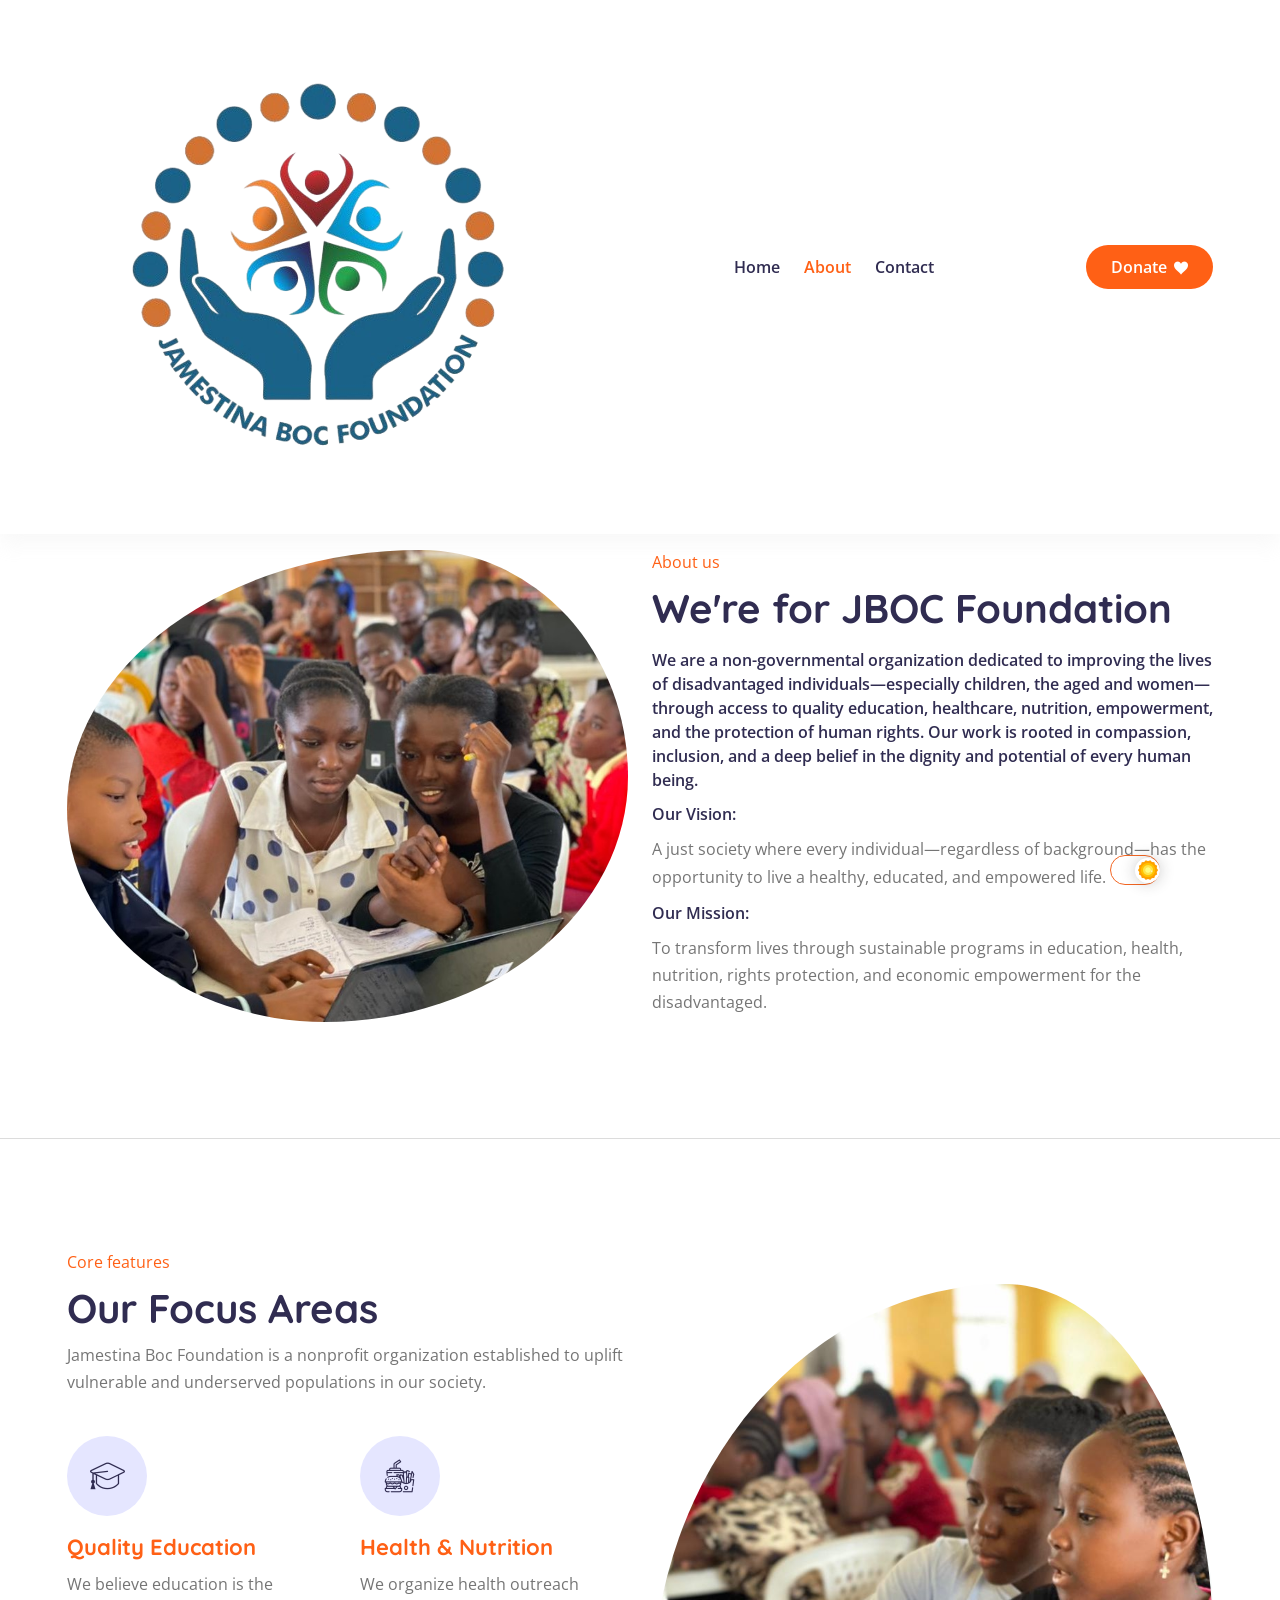
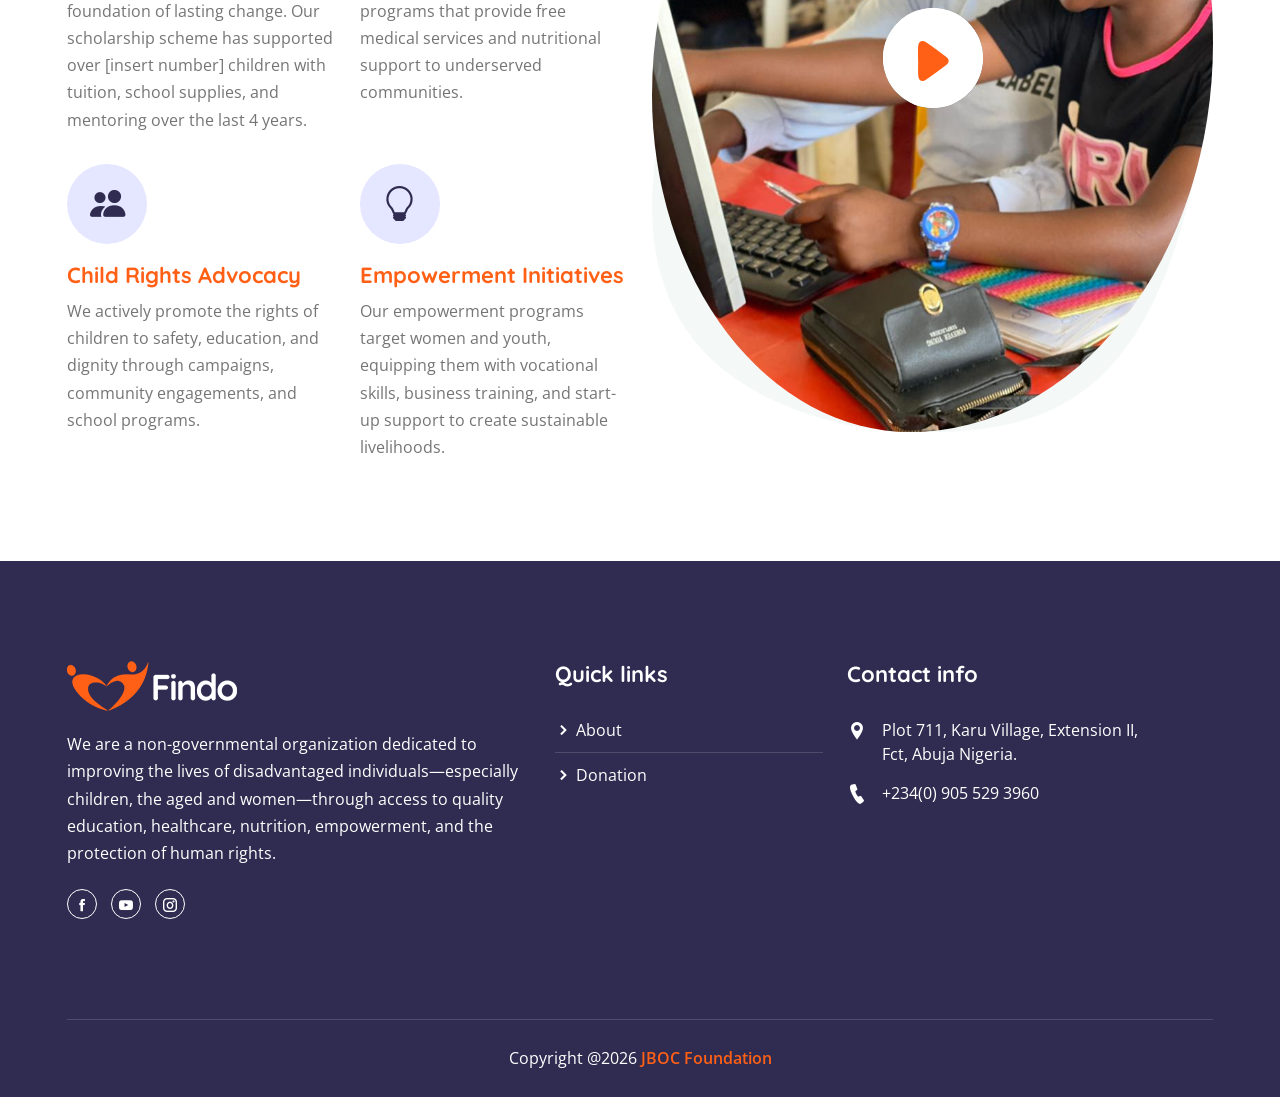
==== about.html @ b998ac4c "working project" ====
<!DOCTYPE html>
<html lang="zxx">
    
<!-- Mirrored from templates.hibootstrap.com/findo/default/about.html by HTTrack Website Copier/3.x [XR&CO'2014], Fri, 02 May 2025 09:57:59 GMT -->
<head>
        <!--=== Meta Tags ===-->
        <meta charset="UTF-8">
        <meta http-equiv="X-UA-Compatible" content="IE=edge">
        <meta name="viewport" content="width=device-width, initial-scale=1">

        <!--=== Link of CSS ===-->
        <link rel="stylesheet" href="assets/css/bootstrap.min.css">
        <link rel="stylesheet" href="assets/css/icofont.min.css">
        <link rel="stylesheet" href="assets/css/meanmenu.css">
        <link rel="stylesheet" href="assets/css/modal-video.min.css">
        <link rel="stylesheet" href="assets/fonts/flaticon.css">
        <link rel="stylesheet" href="assets/css/animate.min.css">
        <link rel="stylesheet" href="assets/css/lightbox.min.css">
        <link rel="stylesheet" href="assets/css/owl.carousel.min.css">
        <link rel="stylesheet" href="assets/css/owl.theme.default.min.css">
        <link rel="stylesheet" href="assets/css/odometer.min.css">
        <link rel="stylesheet" href="assets/css/nice-select.min.css">
        <link rel="stylesheet" href="assets/css/style.css">
        <link rel="stylesheet" href="assets/css/responsive.css">
        <link rel="stylesheet" href="assets/css/theme-dark.css">

        <link rel="stylesheet" href="https://cdn.jsdelivr.net/npm/bootstrap-icons@1.11.3/font/bootstrap-icons.min.css">

        <!--=== Title & Favicon ===-->
        <title>Findo - Fundraising & Charity HTML Template</title>
        <link rel="icon" type="image/png" href="assets/img/favicon.png">
    </head>
    <body>
        <!-- Preloader -->
        <div class="loader">
            <div class="d-table">
                <div class="d-table-cell">
                    <div class="pre-box-one">
                        <div class="pre-box-two"></div>
                    </div>
                </div>
            </div>
        </div>
        <!-- End Preloader -->
        
        <!-- Navbar -->
        <div class="navbar-area sticky-top">
            <!-- Menu For Mobile Device -->
            <div class="mobile-nav">
                <a href="index.html" class="logo">
                    <img src="assets/img/logo-two.png" alt="Logo">
                </a>
            </div>

            <!-- Menu For Desktop Device -->
            <div class="main-nav">
                <div class="container">
                    <nav class="navbar navbar-expand-md navbar-light">
                        <a class="navbar-brand" href="index.html">
                            <img src="assets/img/logo.png" class="logo-one" alt="Logo">
                            <img src="assets/img/logo-two.png" class="logo-two" alt="Logo">
                        </a>
                        <div class="collapse navbar-collapse mean-menu" id="navbarSupportedContent">
                            <ul class="navbar-nav">
                                <li class="nav-item">
                                    <a href="index.html" class="nav-link">Home</a>
                                </li>
                                
                                <li class="nav-item">
                                    <a href="about.html" class="nav-link active">About</a>
                                </li>
                              
                                <li class="nav-item">
                                    <a href="contact.html" class="nav-link">Contact</a>
                                </li>
                            </ul>
                            <div class="side-nav">
                                <a class="donate-btn" href="#">
                                    Donate
                                    <i class="icofont-heart-alt"></i>
                                </a>
                            </div>
                        </div>
                    </nav>
                </div>
            </div>
        </div>
        <!-- End Navbar -->

        <!-- Page Title -->
        <div class="page-title-area title-bg-one">
            <div class="d-table">
                <div class="d-table-cell">
                    <div class="container">
                        <div class="title-item">
                            <h2>About</h2>
                            <ul>
                                <li>
                                    <a href="index.html">Home</a>
                                </li>
                                <li>
                                    <span>About</span>
                                </li>
                            </ul>
                        </div>
                    </div>
                </div>
            </div>
        </div>
        <!-- End Page Title -->

        <!-- About -->
        <div class="about-area pt-100 pb-70">
            <div class="container">
                <div class="row align-items-center">

                    <div class="col-lg-6">
                        <div class="about-img">
                            <img src="assets/img/about/about-main1.jpg" alt="About">
                        </div>
                    </div>

                    <div class="col-lg-6">
                        <div class="about-content">
                            <div class="section-title">
                                <span class="sub-title">About us</span>
                                <h2>We're for JBOC Foundation</h2>
                            </div>
                            <span class="about-span">We are a non-governmental organization dedicated to improving the lives of disadvantaged individuals—especially children, the aged and women—through access to quality education, healthcare, nutrition, empowerment, and the protection of human rights. Our work is rooted in compassion, inclusion, and a deep belief in the dignity and potential of every human being.</span>
                            

                            <span class="about-span">Our Vision:</span>
                            <p>
                                A just society where every individual—regardless of background—has the opportunity to live a healthy, educated, and empowered life.
                                </p>
                                <span class="about-span">Our Mission:</span>

                                <p>
                                    
                                To transform lives through sustainable programs in education, health, nutrition, rights protection, and economic empowerment for the disadvantaged.
                                </p>
                        </div>
                    </div>

                </div>
            </div>
        </div>
        <!-- End About -->

        <hr>

        <!-- Dream -->
        <!-- <section class="dream-area pt-100 pb-70">
            <div class="container">
                <div class="section-title">
                    <span class="sub-title">Fulfill our dream</span>
                    <h2>Let's make a change</h2>
                    <p>We exist for non-profits, social enterprises, community groups, activists,lorem politicians and individual citizens that are making.</p>
                </div>
                <div class="row">

                    <div class="col-sm-6 col-lg-4">
                        <div class="dream-item">
                            <h3>
                                <a href="donations.html">Over 20M+ people around the world is having good life because of Findo</a>
                            </h3>
                            <p>Contrary to popular belief, Lorem Ipsum is not simply random text. It has roots.</p>
                            <h4><span>*50</span>country served world wide</h4>
                            <span class="sub-span">01</span>
                        </div>
                    </div>

                    <div class="col-sm-6 col-lg-4">
                        <div class="dream-item">
                            <h3>
                                <a href="donations.html">We are supporting the poor and homeless people by providing food</a>
                            </h3>
                            <p>Contrary to popular belief, Lorem Ipsum is not simply random text. It has roots.</p>
                            <h4><span>*Food</span>served world wide</h4>
                            <span class="sub-span">02</span>
                        </div>
                    </div>

                    <div class="col-sm-6 col-lg-4">
                        <div class="dream-item">
                            <h3>
                                <a href="donations.html">First time a non- profitable organization is fighting against the poverty</a>
                            </h3>
                            <p>Contrary to popular belief, Lorem Ipsum is not simply random text. It has roots.</p>
                            <h4><span>*Finance</span>collecting & donating</h4>
                            <span class="sub-span">03</span>
                        </div>
                    </div>

                    <div class="col-sm-6 col-lg-4">
                        <div class="dream-item">
                            <h3>
                                <a href="donations.html">Over 1200+ volunteer working for Findo around the world</a>
                            </h3>
                            <p>Contrary to popular belief, Lorem Ipsum is not simply random text. It has roots.</p>
                            <h4><span>*Volunteer</span>in every Country</h4>
                            <span class="sub-span">04</span>
                        </div>
                    </div>

                    <div class="col-sm-6 col-lg-4">
                        <div class="dream-item">
                            <h3>
                                <a href="donations.html">Hands move to support in Yemen combat covid-19 by donating face masks</a>
                            </h3>
                            <p>Contrary to popular belief, Lorem Ipsum is not simply random text. It has roots.</p>
                            <h4><span>*Lockdown</span>covid-19 helping</h4>
                            <span class="sub-span">05</span>
                        </div>
                    </div>

                    <div class="col-sm-6 col-lg-4">
                        <div class="dream-item">
                            <h3>
                                <a href="donations.html">This project seeks to build houses for reduce their suffering allow them to live</a>
                            </h3>
                            <p>Contrary to popular belief, Lorem Ipsum is not simply random text. It has roots.</p>
                            <h4><span>*150</span>house project</h4>
                            <span class="sub-span">06</span>
                        </div>
                    </div>

                </div>
            </div>
        </section> -->
        <!-- End Dream -->

        <!-- Benefit -->
        <div class="benefit-area two pt-100 pb-70">
            <div class="container">
                <div class="row align-items-center">

                    <div class="col-lg-6">
                        <div class="section-title">
                            <span class="sub-title">Core features</span>
                            <h2>Our Focus Areas </h2>
                            <p>Jamestina Boc Foundation is a nonprofit organization established to uplift vulnerable and underserved populations in our society. </p>
                        </div>
                        <div class="row">
                            <div class="col-sm-6 col-sm-6">
                                <div class="benefit-item">
                                    <i class="flaticon-graduation-cap"></i>
                                    <h3>Quality Education</h3>
                                    <p>We believe education is the foundation of lasting change. Our scholarship scheme has supported over [insert number] children with tuition, school supplies, and mentoring over the last 4 years.
                                    </p>
                                </div>
                            </div>
        
                            <div class="col-sm-6 col-sm-6">
                                <div class="benefit-item two">
                                    <i class="flaticon-fast-food"></i>
                                    <h3> Health & Nutrition </h3>
                                    <p>We organize health outreach programs that provide free medical services and nutritional support to underserved communities.
                                    </p>
                                </div>
                            </div>
                            <div class="col-sm-6">
                                <div class="benefit-item three">
                                    <i class="bi bi-people-fill"></i> <!-- Child Rights -->
                                    <h3>Child Rights Advocacy</h3>
                                    <p>We actively promote the rights of children to safety, education, and dignity through campaigns, community engagements, and school programs.
                                    </div>
                            </div>
                            
                            <div class="col-sm-6">
                                <div class="benefit-item four">
                                    <i class="bi bi-lightbulb"></i> <!-- Empowerment -->
                                    <h3>Empowerment Initiatives</h3>
                                    <p>Our empowerment programs target women and youth, equipping them with vocational skills, business training, and start-up support to create sustainable livelihoods.
                                    </div>
                            </div>
                            
                        </div>
                    </div>

                    <div class="col-lg-6">
                        <div class="benefit-img">
                            <img src="assets/img/benefit-main1.jpg" alt="Benefit">
                            <img src="assets/img/benefit-shape1.png" alt="Benefit">
                            <div class="video-wrap">
                                <button class="js-modal-btn" data-video-id="Sy4Av6RccNY">
                                    <i class="icofont-ui-play"></i>
                                </button>
                            </div>
                        </div>
                    </div>

                </div>
            </div>
        </div>
        <!-- End Benefit -->

        <!--=== Team ===-->
        <!-- <section class="team-area four pt-100 pb-70">
            <div class="container">
                <div class="section-title">
                    <span class="sub-title">Volunteer</span>
                    <h2>Meet our excellent</h2>
                    <p>We exist for non-profits, social enterprises, community groups, activists,lorem politicians and individual citizens that are making.</p>
                </div>
                <div class="row justify-content-center">
                    <div class="col-sm-6 col-lg-4">
                        <div class="team-item">
                            <div class="top">
                                <img src="assets/img/team/team1.jpg" alt="Team">
                                <ul>
                                    <li>
                                        <a href="https://www.facebook.com/" target="_blank">
                                            <i class="icofont-facebook"></i>
                                        </a>
                                    </li>
                                    <li>
                                        <a href="https://www.twitter.com/" target="_blank">
                                            <i class="icofont-twitter"></i>
                                        </a>
                                    </li>
                                    <li>
                                        <a href="https://www.youtube.com/" target="_blank">
                                            <i class="icofont-youtube-play"></i>
                                        </a>
                                    </li>
                                    <li>
                                        <a href="https://www.instagram.com/" target="_blank">
                                            <i class="icofont-instagram"></i>
                                        </a>
                                    </li>
                                </ul>
                            </div>
                            <div class="bottom">
                                <h3>Jenas handar</h3>
                                <span>CEO & Founder</span>
                            </div>
                        </div>
                    </div>

                    <div class="col-sm-6 col-lg-4">
                        <div class="team-item">
                            <div class="top">
                                <img src="assets/img/team/team2.jpg" alt="Team">
                                <ul>
                                    <li>
                                        <a href="https://www.facebook.com/" target="_blank">
                                            <i class="icofont-facebook"></i>
                                        </a>
                                    </li>
                                    <li>
                                        <a href="https://www.twitter.com/" target="_blank">
                                            <i class="icofont-twitter"></i>
                                        </a>
                                    </li>
                                    <li>
                                        <a href="https://www.youtube.com/" target="_blank">
                                            <i class="icofont-youtube-play"></i>
                                        </a>
                                    </li>
                                    <li>
                                        <a href="https://www.instagram.com/" target="_blank">
                                            <i class="icofont-instagram"></i>
                                        </a>
                                    </li>
                                </ul>
                            </div>
                            <div class="bottom">
                                <h3>Smithy alisha</h3>
                                <span>Manager</span>
                            </div>
                        </div>
                    </div>

                    <div class="col-sm-6 col-lg-4">
                        <div class="team-item">
                            <div class="top">
                                <img src="assets/img/team/team3.jpg" alt="Team">
                                <ul>
                                    <li>
                                        <a href="https://www.facebook.com/" target="_blank">
                                            <i class="icofont-facebook"></i>
                                        </a>
                                    </li>
                                    <li>
                                        <a href="https://www.twitter.com/" target="_blank">
                                            <i class="icofont-twitter"></i>
                                        </a>
                                    </li>
                                    <li>
                                        <a href="https://www.youtube.com/" target="_blank">
                                            <i class="icofont-youtube-play"></i>
                                        </a>
                                    </li>
                                    <li>
                                        <a href="https://www.instagram.com/" target="_blank">
                                            <i class="icofont-instagram"></i>
                                        </a>
                                    </li>
                                </ul>
                            </div>
                            <div class="bottom">
                                <h3>Johan mendal</h3>
                                <span>Volunteer</span>
                            </div>
                        </div>
                    </div>
                </div>
            </div>
        </section> -->
        <!--=== End Team ===-->

        <!-- Footer -->
        <footer class="footer-area pt-100">
            <div class="container">
                <div class="row">

                    <div class="col-sm-6 col-lg-5">
                        <div class="footer-item">
                            <div class="footer-logo">
                                <a class="logo" href="index.html">
                                    <img src="assets/img/logo-two.png" alt="Logo">
                                </a>
                                <p>We are a non-governmental organization dedicated to improving the lives of disadvantaged individuals—especially children, the aged and women—through access to quality education, healthcare, nutrition, empowerment, and the protection of human rights.
                                </p>
                                <ul>
                                    <li>
                                        <a href="https://www.facebook.com/jbocfoundation/" target="_blank">
                                            <i class="icofont-facebook"></i>
                                        </a>
                                    </li>
                                    
                                    <li>
                                        <a href="https://www.youtube.com/@jamestinabocfoundation283" target="_blank">
                                            <i class="icofont-youtube-play"></i>
                                        </a>
                                    </li>
                                    <li>
                                        <a href="https://www.instagram.com/jbocfoundation/" target="_blank">
                                            <i class="icofont-instagram"></i>
                                        </a>
                                    </li>
                                </ul>
                            </div>
                        </div>
                    </div>

                 
                    <div class="col-sm-6 col-lg-3">
                        <div class="footer-item">
                            <div class="footer-links">
                                <h3>Quick links</h3>
                                <ul>
                                    <li>
                                        <a href="about.html">
                                            <i class="icofont-simple-right"></i>
                                            About
                                        </a>
                                    </li>
                                   
                                    <li>
                                        <a href="donation.html">
                                            <i class="icofont-simple-right"></i>
                                            Donation
                                        </a>
                                    </li>
                                </ul>
                            </div>
                        </div>
                    </div>

                    <div class="col-sm-6 col-lg-4">
                        <div class="footer-item">
                            <div class="footer-contact">
                                <h3>Contact info</h3>
                                <div class="contact-inner">
                                    <ul>
                                        <li>
                                            <i class="icofont-location-pin"></i>
                                            <a href="#">Plot 711, Karu Village, Extension II, <br> Fct, Abuja Nigeria.</a>
                                        </li>
                                        <li>
                                            <i class="icofont-ui-call"></i>
                                            <a href="tel:+2349055293960">+234(0) 905 529 3960</a>                                        </li>
                                    </ul>
                                </div>
                                
                            </div>
                        </div>
                    </div>

                </div>
                <div class="copyright-area">
                    <p>Copyright @<script data-cfasync="false" src="../../cdn-cgi/scripts/5c5dd728/cloudflare-static/email-decode.min.js"></script><script>document.write(new Date().getFullYear())</script> <a href="">JBOC Foundation</a></p>
                </div>
            </div>
        </footer>
        <!-- End Footer -->

        <!-- Go Top -->
        <div class="go-top">
            <i class="icofont-arrow-up"></i>
            <i class="icofont-arrow-up"></i>
        </div>
        <!-- End Go Top -->


        <!--=== Essential JS ===-->
        <script src="assets/js/jquery.min.js"></script>
        <script src="assets/js/bootstrap.bundle.min.js"></script>
        <script src="assets/js/form-validator.min.js"></script>
        <script src="assets/js/contact-form-script.js"></script>
        <script src="assets/js/jquery.ajaxchimp.min.js"></script>
        <script src="assets/js/jquery.meanmenu.js"></script>
        <script src="assets/js/jquery-modal-video.min.js"></script>
        <script src="assets/js/wow.min.js"></script>
        <script src="assets/js/lightbox.min.js"></script>
        <script src="assets/js/owl.carousel.min.js"></script>
        <script src="assets/js/odometer.min.js"></script>
        <script src="assets/js/jquery.appear.min.js"></script>
        <script src="assets/js/jquery.nice-select.min.js"></script>
        <script src="assets/js/custom.js"></script>
    </body>

</html>
---- assets/css/modal-video.min.css ----
@keyframes modal-video{from{opacity:0}to{opacity:1}}@keyframes modal-video-inner{from{transform:translate(0, 100px)}to{transform:translate(0, 0)}}.modal-video{position:fixed;top:0;left:0;width:100%;height:100%;background-color:rgba(0,0,0,0.5);z-index:1000000;cursor:pointer;opacity:1;animation-timing-function:ease-out;animation-duration:.3s;animation-name:modal-video;-webkit-transition:opacity .3s ease-out;-moz-transition:opacity .3s ease-out;-ms-transition:opacity .3s ease-out;-o-transition:opacity .3s ease-out;transition:opacity .3s ease-out}.modal-video-close{opacity:0}.modal-video-close .modal-video-movie-wrap{-webkit-transform:translate(0, 100px);-moz-transform:translate(0, 100px);-ms-transform:translate(0, 100px);-o-transform:translate(0, 100px);transform:translate(0, 100px)}.modal-video-body{max-width:940px;width:100%;height:100%;margin:0 auto;display:table}.modal-video-inner{display:table-cell;vertical-align:middle;width:100%;height:100%}.modal-video-movie-wrap{width:100%;height:0;position:relative;padding-bottom:56.25%;background-color:#333;animation-timing-function:ease-out;animation-duration:.3s;animation-name:modal-video-inner;-webkit-transform:translate(0, 0);-moz-transform:translate(0, 0);-ms-transform:translate(0, 0);-o-transform:translate(0, 0);transform:translate(0, 0);-webkit-transition:-webkit-transform .3s ease-out;-moz-transition:-moz-transform .3s ease-out;-ms-transition:-ms-transform .3s ease-out;-o-transition:-o-transform .3s ease-out;transition:transform .3s ease-out}.modal-video-movie-wrap iframe{position:absolute;top:0;left:0;width:100%;height:100%}.modal-video-close-btn{position:absolute;z-index:2;top:-35px;right:-35px;display:inline-block;width:35px;height:35px;overflow:hidden;border:none;background:transparent}.modal-video-close-btn:before{transform:rotate(45deg)}.modal-video-close-btn:after{transform:rotate(-45deg)}.modal-video-close-btn:before,.modal-video-close-btn:after{content:'';position:absolute;height:2px;width:100%;top:50%;left:0;margin-top:-1px;background:#fff;border-radius:5px;margin-top:-6px}
---- assets/css/style.css ----
/*
@File: Finod Template Style

* This file contains the styling for the actual template, this
is the file you need to edit to change the look of the
template.

This files table contents are outlined below>>>>>

*******************************************
*******************************************

** - Default CSS
** - Navbar CSS
** - Home Demo One CSS
** - Home Demo Two CSS
** - Home Demo Three CSS
** - About CSS
** - Donation Details CSS
** - Event Details CSS
** - Blog Details CSS
** - User CSS
** - FAQ CSS
** - Error CSS
** - Coming Soon CSS
** - Rules CSS
** - Go Top CSS
** - Preloader CSS
*/
@import url("https://fonts.googleapis.com/css2?family=Open+Sans:wght@400;600;700&amp;display=swap");
@import url("https://fonts.googleapis.com/css2?family=Quicksand:wght@400;500;600;700&amp;display=swap");
/*----- Default CSS -----*/
body {
  font-size: 16px;
  font-family: "Open Sans", sans-serif;
  background-color: #fff;
  color: #757575;
}

h1, h2, h3, h4, h5, h6 {
  font-weight: 700;
  color: #302c51;
  font-family: "Quicksand", sans-serif;
}

p {
  line-height: 1.7;
}

a {
  transition: 0.5s all ease;
  text-decoration: none;
}

img {
  max-width: 100%;
}

.d-table {
  width: 100%;
  height: 100%;
}

.d-table-cell {
  vertical-align: middle;
}

.ptb-100 {
  padding-top: 100px;
  padding-bottom: 100px;
}

.pt-100 {
  padding-top: 100px;
}

.pb-70 {
  padding-bottom: 70px;
}

.pb-100 {
  padding-bottom: 100px;
}

button:focus {
  outline: 0;
}

.btn.focus, .btn:focus {
  box-shadow: none;
}

ul {
  margin: 0;
  padding: 0;
}

.container {
  max-width: 1170px;
}

.common-btn {
  color: #fff;
  background-color: #ff6015;
  display: inline-block;
  padding: 12px 25px;
  border-radius: 30px;
  font-weight: 600;
}
.common-btn:hover {
  color: #fff;
  background-color: #302c51;
  transform: translate(0, -5px);
}

.section-title {
  text-align: center;
  margin-bottom: 40px;
  margin-top: -5px;
  position: relative;
  z-index: 1;
}
.section-title .sub-title {
  display: inline-block;
  color: #ff6015;
  margin-bottom: 10px;
}
.section-title h2 {
  font-size: 40px;
  margin-bottom: 10px;
}
.section-title p {
  margin-bottom: 0;
  max-width: 595px;
  margin-left: auto;
  margin-right: auto;
}

/*----- Home Demo One CSS -----*/
/*-- Header --*/
.header-area {
  background-color: #302c51;
  padding-top: 15px;
  padding-bottom: 15px;
  position: relative;
  z-index: 99999;
}
.header-area .left ul li {
  list-style-type: none;
  display: inline-block;
  margin-right: 15px;
}
.header-area .left ul li:last-child {
  margin-right: 0;
}
.header-area .left ul li i {
  display: inline-block;
  color: #fff;
  font-size: 15px;
}
.header-area .left ul li a {
  display: inline-block;
  color: #fff;
  font-size: 14px;
}
.header-area .left ul li a:hover {
  color: #ff6015;
}
.header-area .right {
  text-align: right;
  vertical-align: middle;
}
.header-area .right ul {
  display: inline-block;
  margin-right: 20px;
}
.header-area .right ul li {
  list-style-type: none;
  display: inline-block;
  margin-right: 5px;
}
.header-area .right ul li:last-child {
  margin-right: 0;
}
.header-area .right ul li span {
  display: inline-block;
  color: #fff;
  margin-right: 5px;
  font-size: 14px;
}
.header-area .right ul li a {
  display: inline-block;
  width: 30px;
  height: 30px;
  text-align: center;
  color: #fff;
  border: 1px solid #fff;
  border-radius: 50%;
  font-size: 13px;
}
.header-area .right ul li a i {
  line-height: 30px;
}
.header-area .right ul li a:hover {
  color: #fff;
  background-color: #ff6015;
  border: 1px solid #ff6015;
}
.header-area .right .language {
  vertical-align: middle;
  display: inline-block;
}
.header-area .right .language .nice-select {
  height: 30px;
  line-height: 30px;
  border: 0;
  background: transparent;
  font-size: 16px;
  font-weight: 500;
  vertical-align: middle;
  color: #fff;
}
.header-area .right .language .nice-select:after {
  border-bottom: 2px solid #fff;
  border-right: 2px solid #fff;
}
.header-area .right .language .nice-select ul {
  border-radius: 0;
  box-shadow: 0px 0px 20px 0px #f1f1f1;
}
.header-area .right .language .nice-select ul li {
  font-size: 15px;
  display: block;
  color: #302c51;
  margin-right: 0;
}
.header-area .right .header-search {
  display: inline-block;
}
.header-area .right .header-search #search-btn {
  padding: 0;
  border-radius: 50%;
  color: #fff;
  width: 30px;
  height: 30px;
  border: 1px solid #fff;
  text-align: center;
  font-size: 13px;
  display: inline-block;
  line-height: 30px;
  cursor: pointer;
  transition: 0.5s all ease;
}
.header-area .right .header-search #search-btn:hover {
  color: #fff;
  border: 1px solid #ff6015;
  background-color: #ff6015;
}
.header-area .right .header-search #close-btn {
  padding: 0;
  position: fixed;
  top: 20px;
  right: 20px;
  z-index: 1;
  color: #fff;
  transition: 0.5s all ease;
  font-size: 25px;
  cursor: pointer;
}
.header-area .right .header-search #close-btn:hover {
  color: #ff6015;
  transform: rotate(360deg);
}
.header-area .right .header-search #search-overlay {
  display: none;
  z-index: 999999;
}
.header-area .right .header-search .block {
  position: fixed;
  top: 0;
  right: 0;
  bottom: 0;
  left: 0;
  text-align: center;
  background-color: rgba(0, 0, 0, 0.9215686275);
}
.header-area .right .header-search .block:before {
  content: "";
  display: inline-block;
  height: 100%;
  vertical-align: middle;
}
.header-area .right .header-search .centered {
  display: inline-block;
  vertical-align: middle;
  width: 50%;
  padding: 10px 15px;
  color: #fff;
  border: 1px solid #fff;
  border-radius: 5px;
}
.header-area .right .header-search .centered #search-box {
  position: relative;
}
.header-area .right .header-search .centered #search-box form .form-control {
  height: 50px;
  border: 0;
  border-radius: 5px;
  padding-left: 20px;
}
.header-area .right .header-search .centered #search-box form .form-control:focus {
  border: 0;
  box-shadow: none;
}
.header-area .right .header-search .centered #search-box form .btn {
  position: absolute;
  top: 0;
  right: 0;
  color: #fff;
  background-color: #ff6015;
  transition: 0.5s all ease;
  height: 100%;
  padding: 0;
  padding-left: 40px;
  padding-right: 40px;
  font-size: 18px;
  border-radius: 0 5px 5px 0;
}
.header-area .right .header-search .centered #search-box form .btn:hover {
  color: #fff;
  background-color: #302c51;
}

/*-- Navbar --*/
.navbar-light .navbar-brand .logo-two {
  display: none;
}

.main-nav {
  background: #fff;
  box-shadow: 0px 10px 20px 0px rgba(221, 221, 221, 0.2);
  transition: 0.5s all ease;
  padding-top: 12px;
  padding-bottom: 12px;
}
.main-nav.menu-shrink {
  padding-top: 10px;
  padding-bottom: 10px;
}
.main-nav nav {
  padding: 0;
}
.main-nav nav .navbar-nav {
  margin-left: auto;
  margin-right: auto;
}
.main-nav nav .navbar-nav .nav-item:hover a {
  color: #ff6015;
}
.main-nav nav .navbar-nav .nav-item a {
  text-transform: capitalize;
  color: #302c51;
  font-weight: 600;
  margin-left: 12px;
  margin-right: 12px;
  transition: 0.5s all ease;
}
.main-nav nav .navbar-nav .nav-item a:hover, .main-nav nav .navbar-nav .nav-item a:focus, .main-nav nav .navbar-nav .nav-item a.active {
  color: #ff6015;
}
.main-nav nav .navbar-nav .nav-item .dropdown-menu {
  padding: 0;
  background: #302c51;
  transition: 0.3s;
  border-radius: 0;
}
.main-nav nav .navbar-nav .nav-item .dropdown-menu li {
  border-bottom: 1px solid rgba(221, 221, 221, 0.2);
}
.main-nav nav .navbar-nav .nav-item .dropdown-menu li:last-child {
  border: 0;
}
.main-nav nav .navbar-nav .nav-item .dropdown-menu li:hover .dropdown-menu {
  top: 0 !important;
}
.main-nav nav .navbar-nav .nav-item .dropdown-menu li:hover a {
  color: #fff;
}
.main-nav nav .navbar-nav .nav-item .dropdown-menu li a {
  position: relative;
  font-weight: 600;
}
.main-nav nav .navbar-nav .nav-item .dropdown-menu li a:before {
  position: absolute;
  content: "";
  width: 5px;
  height: 5px;
  top: 18px;
  left: 17px;
  background-color: #fff;
  opacity: 0;
  visibility: hidden;
  transition: 0.5s all ease;
  animation: rotate360 1s infinite linear;
  border: 2px solid #ff6015;
}
.main-nav nav .navbar-nav .nav-item .dropdown-menu li a:hover, .main-nav nav .navbar-nav .nav-item .dropdown-menu li a:focus, .main-nav nav .navbar-nav .nav-item .dropdown-menu li a.active {
  padding-left: 30px;
  color: #fff;
}
.main-nav nav .navbar-nav .nav-item .dropdown-menu li a:hover:before, .main-nav nav .navbar-nav .nav-item .dropdown-menu li a:focus:before, .main-nav nav .navbar-nav .nav-item .dropdown-menu li a.active:before {
  opacity: 1;
  visibility: visible;
}
.main-nav nav .navbar-nav .nav-item .dropdown-menu li .dropdown-menu {
  left: unset;
  right: -100%;
}
.main-nav nav .navbar-nav .nav-item .dropdown-menu li .dropdown-menu li a:hover, .main-nav nav .navbar-nav .nav-item .dropdown-menu li .dropdown-menu li a:focus, .main-nav nav .navbar-nav .nav-item .dropdown-menu li .dropdown-menu li a.active {
  color: #fff;
}
.main-nav .dropdown-toggle::after {
  display: none;
}

@keyframes rotate360 {
  0% {
    transform: rotate(0deg);
  }
  50% {
    transform: rotate(180deg);
  }
  100% {
    transform: rotate(360deg);
  }
}
.side-nav a {
  display: inline-block;
  color: #fff;
  background-color: #ff6015;
  border-radius: 30px;
  padding: 10px 25px;
  font-weight: 600;
}
.side-nav a i {
  display: inline-block;
  margin-left: 3px;
  font-size: 14px;
  animation: heart-beat 2s infinite linear;
}
.side-nav a:hover {
  background-color: #302c51;
}

@keyframes heart-beat {
  0% {
    transform: scale(1);
  }
  50% {
    transform: scale(1.2);
  }
  100% {
    transform: scale(1);
  }
}
/*-- Banner --*/
.banner-area {
  height: 800px;
  background-image: url("../img/banner/banner-bg1.jpg");
  background-size: cover;
  background-position: center center;
  background-repeat: no-repeat;
  position: relative;
  background-attachment: fixed;
}
.banner-area:before {
  position: absolute;
  content: "";
  width: 100%;
  height: 100%;
  top: 0;
  left: 0;
  background-color: #302c51;
  opacity: 0.8;
}
.banner-area .banner-img {
  position: relative;
  text-align: center;
}
.banner-area .banner-img img:nth-child(1) {
  animation: border-transform-default 10s linear infinite alternate forwards;
  max-width: 550px;
  margin-left: auto;
  margin-right: auto;
}
.banner-area .banner-img img:nth-child(2) {
  position: absolute;
  bottom: -145px;
  right: 30px;
  max-width: 200px;
}

@keyframes border-transform-default {
  0%, to {
    border-radius: 63% 37% 54% 46%/55% 48% 52% 45%;
  }
  14% {
    border-radius: 40% 60% 54% 46%/49% 60% 40% 51%;
  }
  28% {
    border-radius: 54% 46% 38% 62%/49% 70% 30% 51%;
  }
  42% {
    border-radius: 61% 39% 55% 45%/61% 38% 62% 39%;
  }
  56% {
    border-radius: 61% 39% 67% 33%/70% 50% 50% 30%;
  }
  70% {
    border-radius: 50% 50% 34% 66%/56% 68% 32% 44%;
  }
  84% {
    border-radius: 46% 54% 50% 50%/35% 61% 39% 65%;
  }
}
.banner-content {
  margin-top: 80px;
  max-width: 630px;
  margin-left: auto;
  position: relative;
  z-index: 1;
}
.banner-content span {
  display: inline-block;
  font-weight: 600;
  color: #302c51;
  background-color: #fff;
  border-radius: 15px;
  padding: 5px 15px;
  margin-bottom: 25px;
}
.banner-content h1 {
  color: #fff;
  font-size: 55px;
  margin-bottom: 20px;
}
.banner-content p {
  margin-bottom: 35px;
  color: #fff;
  font-size: 18px;
}
.banner-content .banner-btn-area .banner-btn {
  margin-right: 15px;
  color: #302c51;
  background-color: #fff;
}
.banner-content .banner-btn-area .banner-btn:hover {
  color: #fff;
  background-color: #302c51;
}

.video-wrap {
  z-index: 2;
  position: absolute;
  top: 50%;
  left: 50%;
  transform: translateX(-50%) translateY(-50%);
}
.video-wrap .js-modal-btn {
  z-index: 10;
  display: inline-block;
  width: 100px;
  height: 100px;
  border-radius: 50%;
  position: relative;
  font-size: 40px;
  text-align: center;
  color: #ff6015;
}
.video-wrap .js-modal-btn i {
  line-height: 100px;
}
.video-wrap .js-modal-btn:before {
  content: "";
  position: absolute;
  z-index: 0;
  left: 50%;
  top: 50%;
  transform: translateX(-50%) translateY(-50%);
  display: block;
  width: 100px;
  height: 100px;
  background-color: #fff;
  border-radius: 50%;
  z-index: -1;
  animation: pulse-border 1500ms ease-out infinite;
}
.video-wrap .js-modal-btn:after {
  content: "";
  position: absolute;
  z-index: 1;
  left: 50%;
  top: 50%;
  transform: translateX(-50%) translateY(-50%);
  display: block;
  width: 100px;
  height: 100px;
  background-color: #fff;
  border-radius: 50%;
  z-index: -1;
  transition: 0.5s all ease;
}
.video-wrap .js-modal-btn:hover {
  color: #fff;
}
.video-wrap .js-modal-btn:hover:before {
  background-color: #ff6015;
}
.video-wrap .js-modal-btn:hover:after {
  background-color: #ff6015;
}
.video-wrap span {
  display: inline-block;
  color: #ff6015;
  font-weight: 600;
  position: relative;
  top: -20px;
  margin-left: 25px;
}

@keyframes pulse-border {
  0% {
    transform: translateX(-50%) translateY(-50%) translateZ(0) scale(1);
    opacity: 1;
  }
  100% {
    transform: translateX(-50%) translateY(-50%) translateZ(0) scale(1.5);
    opacity: 0;
  }
}
/*-- Video Banner --*/
.video-banner-area {
  position: relative;
  overflow: hidden;
  height: 100vh;
}
.video-banner-area .background-video {
  position: absolute;
  bottom: 0;
  left: 0;
  width: auto;
  height: auto;
  min-width: 100%;
  min-height: 100%;
  overflow: hidden;
}

.video-banner-content {
  position: relative;
  z-index: 1;
  max-width: 650px;
}
.video-banner-content h1 {
  color: #fff;
  font-size: 55px;
  margin-bottom: 20px;
}
.video-banner-content p {
  margin-bottom: 35px;
  color: #fff;
  font-size: 18px;
}
.video-banner-content .banner-btn-area .banner-btn {
  margin-right: 15px;
  color: #302c51;
  background-color: #fff;
}
.video-banner-content .banner-btn-area .banner-btn:hover {
  color: #fff;
  background-color: #302c51;
}

/*-- Dream --*/
.dream-area {
  background-color: #f4f8f7;
}

.dream-item {
  margin-bottom: 30px;
  box-shadow: 0px 0px 20px 0px rgba(221, 221, 221, 0.5490196078);
  border-radius: 30px 30px 0 30px;
  padding: 30px 25px 40px;
  position: relative;
  transition: 0.5s all ease;
  background-color: #fff;
}
.dream-item:hover {
  transform: translate(0, -10px);
  border-radius: 0;
}
.dream-item h3 {
  margin-bottom: 14px;
  font-size: 18px;
  line-height: 1.4;
}
.dream-item h3 a {
  color: #302c51;
}
.dream-item h3 a:hover {
  color: #ff6015;
}
.dream-item p {
  margin-bottom: 20px;
}
.dream-item h4 {
  margin-bottom: 0;
  font-size: 15px;
  font-weight: 500;
}
.dream-item h4 span {
  color: #ff6015;
  margin-right: 3px;
}
.dream-item .sub-span {
  display: inline-block;
  text-align: center;
  width: 35px;
  height: 35px;
  line-height: 35px;
  color: #302c51;
  background-color: #e5e6ff;
  border-radius: 50%;
  position: absolute;
  right: 25px;
  bottom: 35px;
  font-weight: 600;
}

/*-- About --*/
.about-area .about-img {
  margin-bottom: 30px;
  position: relative;
}
.about-area .about-img img {
  width: 100%;
  animation: border-transform-default 10s linear infinite alternate forwards;
}
.about-area .about-content {
  margin-bottom: 30px;
}
.about-area .about-content .section-title {
  text-align: left;
  margin-bottom: 16px;
}
.about-area .about-content .section-title h2 {
  margin-bottom: 0;
}
.about-area .about-content .about-span {
  display: block;
  color: #302c51;
  margin-bottom: 10px;
  font-weight: 600;
}
.about-area .about-content p {
  margin-bottom: 10px;
}
.about-area .about-content .about-btn-area {
  margin-top: 30px;
}
.about-area .about-content .about-btn-area .about-btn {
  background-color: #302c51;
  margin-right: 15px;
}
.about-area .about-content .about-btn-area .about-btn:hover {
  background-color: #ff6015;
}

/*-- Feature --*/
.feature-area {
  background-image: url("../img/feature-bg.jpg");
  background-size: cover;
  background-position: center center;
  background-repeat: no-repeat;
  background-attachment: fixed;
}

.feature-item {
  margin-bottom: 30px;
  background-color: #23b187;
  border-radius: 30px 30px 0 30px;
  padding: 30px 30px 30px;
  transition: 0.5s all ease;
}
.feature-item.two {
  background-color: #ff6015;
}
.feature-item.three {
  background-color: #302c51;
}
.feature-item:hover {
  border-radius: 0;
  transform: translate(0, -10px);
}
.feature-item i {
  display: inline-block;
  color: #fff;
  font-size: 40px;
  line-height: 40px;
  margin-bottom: 14px;
}
.feature-item h3 {
  margin-bottom: 10px;
  font-size: 22px;
}
.feature-item h3 a {
  color: #fff;
}
.feature-item h3 a:hover {
  letter-spacing: 1px;
}
.feature-item p {
  margin-bottom: 18px;
  color: #fff;
}
.feature-item .feature-btn {
  display: inline-block;
  color: #fff;
  font-weight: 600;
  border: 1px solid #fff;
  padding: 8px 25px;
  border-radius: 30px;
}
.feature-item .feature-btn:hover {
  color: #302c51;
  background-color: #fff;
}

/*-- Donation --*/
.donation-item {
  margin-bottom: 30px;
  box-shadow: 0px 0px 20px 0px rgba(221, 221, 221, 0.5490196078);
  border-radius: 30px 30px 0 30px;
  transition: 0.5s all ease;
}
.donation-item:hover {
  transform: translate(0, -10px);
  border-radius: 0;
  background-color: #302c51;
}
.donation-item:hover .img img {
  border-radius: 0;
}
.donation-item:hover .img .common-btn {
  opacity: 1;
  visibility: visible;
  bottom: 15px;
}
.donation-item:hover .top .tags {
  color: #fff;
}
.donation-item:hover .top h3 a {
  color: #fff;
}
.donation-item:hover .top h3 a:hover {
  color: #ff6015;
}
.donation-item:hover .top p {
  color: #fff;
}
.donation-item:hover .bottom .skill:before {
  background: #fff;
}
.donation-item:hover .bottom ul li {
  color: #fff;
}
.donation-item:hover .bottom h4 {
  color: #fff;
}
.donation-item:hover .bottom .skill-bar span {
  color: #fff;
}
.donation-item .img {
  position: relative;
}
.donation-item .img img {
  width: 100%;
  border-radius: 30px 30px 0 30px;
  transition: 0.5s all ease;
}
.donation-item .img .common-btn {
  position: absolute;
  left: 0;
  right: 0;
  bottom: 0;
  text-align: center;
  max-width: 160px;
  margin-left: auto;
  margin-right: auto;
  opacity: 0;
  visibility: hidden;
}
.donation-item .inner {
  padding: 26px 30px 30px;
}
.donation-item .top .tags {
  display: inline-block;
  color: #ff6015;
  font-weight: 600;
  margin-bottom: 12px;
}
.donation-item .top .tags:hover {
  color: #302c51;
}
.donation-item .top h3 {
  margin-bottom: 10px;
  font-size: 22px;
}
.donation-item .top h3 a {
  color: #302c51;
}
.donation-item .top h3 a:hover {
  color: #ff6015;
}
.donation-item .top p {
  margin-bottom: 0;
  transition: 0.5s all ease;
}
.donation-item .bottom {
  position: relative;
  padding-top: 25px;
  overflow: hidden;
}
.donation-item .bottom .skill {
  margin-bottom: 20px;
  position: relative;
}
.donation-item .bottom .skill:before {
  position: absolute;
  content: "";
  width: 100%;
  height: 8px;
  bottom: 0;
  left: 0;
  display: block;
  background: #ebeded;
  border-radius: 30px;
  transition: 0.5s all ease;
}
.donation-item .bottom .skill-bar {
  width: 100%;
  height: 8px;
  background: #ff6015;
  display: block;
  position: relative;
  border-radius: 30px;
}
.donation-item .bottom .skill-bar span {
  position: absolute;
  top: -26px;
  padding: 0;
  font-size: 15px;
  font-weight: 600;
  color: #302c51;
  margin-bottom: 0;
  display: inline-block;
  transition: 0.5s all ease;
}
.donation-item .bottom .skill1 {
  width: 85%;
}
.donation-item .bottom .skill1 .skill-count1 {
  right: 7px;
}
.donation-item .bottom .skill2 {
  width: 95%;
}
.donation-item .bottom .skill2 .skill-count2 {
  right: 7px;
}
.donation-item .bottom .skill3 {
  width: 90%;
}
.donation-item .bottom .skill3 .skill-count3 {
  right: 7px;
}
.donation-item .bottom .skill4 {
  width: 80%;
}
.donation-item .bottom .skill4 .skill-count4 {
  right: 7px;
}
.donation-item .bottom .skill5 {
  width: 75%;
}
.donation-item .bottom .skill5 .skill-count5 {
  right: 7px;
}
.donation-item .bottom .skill6 {
  width: 70%;
}
.donation-item .bottom .skill6 .skill-count6 {
  right: 7px;
}
.donation-item .bottom ul {
  display: flex;
  flex-wrap: wrap;
  margin-bottom: 18px;
}
.donation-item .bottom ul li {
  display: inline-block;
  flex: 0 0 50%;
  max-width: 50%;
  transition: 0.5s all ease;
}
.donation-item .bottom ul li:last-child {
  text-align: right;
}
.donation-item .bottom h4 {
  font-weight: 500;
  font-size: 16px;
  margin-bottom: 0;
  transition: 0.5s all ease;
}
.donation-item .bottom h4 span {
  color: #ff6015;
}

/*-- Work --*/
.work-area {
  background-color: #f9f9f9;
}
.work-area .work-content {
  margin-bottom: 30px;
}
.work-area .work-content .section-title {
  text-align: left;
}
.work-area .work-content ul li {
  list-style-type: none;
  display: block;
  margin-bottom: 30px;
}
.work-area .work-content ul li:last-child {
  margin-bottom: 0;
}
.work-area .work-content ul li h3 {
  font-size: 22px;
  margin-bottom: 10px;
}
.work-area .work-content ul li h3 span {
  display: inline-block;
  width: 35px;
  height: 35px;
  text-align: center;
  line-height: 35px;
  color: #302c51;
  background-color: #e5e6ff;
  border-radius: 50%;
  font-weight: 600;
  font-size: 16px;
  margin-right: 10px;
}
.work-area .work-content ul li p {
  margin-bottom: 0;
}
.work-area .work-img {
  text-align: right;
  margin-bottom: 30px;
}
.work-area .work-img img {
  border-radius: 5px;
}
.work-area .work-img img:nth-child(1) {
  max-width: 405px;
}
.work-area .work-img img:nth-child(2) {
  max-width: 410px;
  margin-top: -150px;
  margin-right: 225px;
}

/*-- Benefit --*/
.benefit-item {
  margin-bottom: 30px;
  text-align: center;
  border-radius: 30px;
  padding: 30px 15px 30px;
  border: 1px dashed #82ca9c;
  transition: 0.5s all ease;
  background-color: #fff;
}
.benefit-item.two {
  border: 1px dashed #f49ac1;
}
.benefit-item.three {
  border: 1px dashed #8781bd;
}
.benefit-item.four {
  border: 1px dashed #f9ad81;
}
.benefit-item:hover {
  transform: translate(0, -10px);
}
.benefit-item:hover i {
  color: #fff;
  background-color: #302c51;
}
.benefit-item i {
  display: inline-block;
  width: 80px;
  height: 80px;
  line-height: 80px;
  text-align: center;
  border-radius: 50%;
  color: #302c51;
  background-color: #e5e6ff;
  font-size: 35px;
  margin-bottom: 18px;
  transition: 0.5s all ease;
}
.benefit-item h3 {
  font-size: 22px;
  margin-bottom: 10px;
  color: #ff6015;
}
.benefit-item p {
  margin-bottom: 0;
}

/*-- Event --*/
.event-area {
  background-image: url("../img/event/event-bg.jpg");
  background-size: cover;
  background-position: center center;
  background-repeat: no-repeat;
  position: relative;
  background-attachment: fixed;
}
.event-area:before {
  position: absolute;
  content: "";
  width: 100%;
  height: 100%;
  top: 0;
  left: 0;
  background-color: #068761;
  opacity: 0.9;
}
.event-area .section-title .sub-title {
  color: #fff;
}
.event-area .section-title h2 {
  color: #fff;
  margin-bottom: 0;
}

.event-item {
  margin-bottom: 30px;
  position: relative;
  transition: 0.5s all ease;
}
.event-item:hover {
  transform: translate(0, -10px);
}
.event-item:hover img {
  border-radius: 0;
}
.event-item:hover:before {
  border-radius: 0;
}
.event-item:before {
  position: absolute;
  content: "";
  width: 100%;
  height: 100%;
  top: 0;
  left: 0;
  background: linear-gradient(180deg, rgba(48, 44, 81, 0.9377553704) 0%, rgba(48, 44, 81, 0) 74%);
  border-radius: 30px 30px 0 30px;
  transition: 0.5s all ease;
}
.event-item img {
  display: inline-block;
  border-radius: 30px 30px 0 30px;
  width: 100%;
  transition: 0.5s all ease;
}
.event-item .inner {
  position: absolute;
  top: 30px;
  left: 30px;
  padding-left: 90px;
}
.event-item .inner h4 {
  max-width: 65px;
  padding-top: 5px;
  padding-bottom: 5px;
  position: absolute;
  top: 0;
  left: 0;
  color: #ff6015;
  margin-bottom: 0;
  font-size: 30px;
  background-color: #fff;
  border-radius: 5px;
  text-align: center;
  height: 75px;
}
.event-item .inner h4 span {
  color: #302c51;
  font-weight: 400;
  font-size: 24px;
  position: relative;
  top: -7px;
}
.event-item .inner h3 {
  margin-bottom: 10px;
  font-size: 22px;
  margin-top: 8px;
}
.event-item .inner h3 a {
  color: #fff;
}
.event-item .inner h3 a:hover {
  color: #ff6015;
}
.event-item .inner ul li {
  list-style-type: none;
  display: inline-block;
  margin-right: 15px;
  color: #fff;
  font-size: 15px;
}
.event-item .inner ul li:last-child {
  margin-right: 0;
}
.event-item .inner ul li i {
  display: inline-block;
  color: #ff6015;
  margin-right: 3px;
  font-size: 16px;
}

.event-item-right {
  padding-left: 90px;
  position: relative;
  border-bottom: 1px solid #2e9a7a;
  margin-bottom: 30px;
  padding-bottom: 30px;
}
.event-item-right:last-child {
  border-bottom: 0;
  padding-bottom: 0;
  margin-bottom: 30px;
}
.event-item-right h4 {
  max-width: 65px;
  position: absolute;
  top: 0;
  left: 0;
  color: #ff6015;
  margin-bottom: 0;
  font-size: 30px;
  background-color: #fff;
  border-radius: 5px;
  text-align: center;
  height: 60px;
}
.event-item-right h4 span {
  color: #302c51;
  font-weight: 400;
  font-size: 20px;
  position: relative;
  top: -12px;
}
.event-item-right h3 {
  margin-bottom: 10px;
  font-size: 22px;
}
.event-item-right h3 a {
  color: #fff;
}
.event-item-right h3 a:hover {
  color: #ff6015;
}
.event-item-right ul li {
  list-style-type: none;
  display: inline-block;
  margin-right: 15px;
  color: #fff;
  font-size: 15px;
}
.event-item-right ul li:last-child {
  margin-right: 0;
}
.event-item-right ul li i {
  display: inline-block;
  color: #ff6015;
  margin-right: 3px;
  font-size: 16px;
}

/*-- Gallery --*/
.gallery-item {
  margin-bottom: 30px;
  position: relative;
  transition: 0.5s all ease;
}
.gallery-item:hover {
  transform: translate(0, -10px);
}
.gallery-item:hover img {
  border-radius: 0;
}
.gallery-item:hover:before {
  transform: scale(1);
  opacity: 0.8;
  visibility: visible;
  border-radius: 0;
}
.gallery-item:hover i {
  opacity: 1;
  visibility: visible;
}
.gallery-item:before {
  position: absolute;
  content: "";
  width: 100%;
  height: 100%;
  top: 0;
  left: 0;
  background-color: #302c51;
  opacity: 0;
  transition: 0.5s all ease;
  transform: scale(0.8);
  visibility: hidden;
  border-radius: 30px 30px 0 30px;
}
.gallery-item img {
  width: 100%;
  border-radius: 30px 30px 0 30px;
  transition: 0.5s all ease;
}
.gallery-item i {
  position: absolute;
  top: 50%;
  left: 50%;
  display: inline-block;
  color: #fff;
  font-size: 40px;
  transform: translateX(-50%) translateY(-50%);
  opacity: 0;
  visibility: hidden;
  transition: 0.5s all ease;
}

/*-- Blog --*/
.blog-area {
  background-color: #f9f9f9;
}

.blog-item {
  background-color: #fff;
  margin-bottom: 30px;
  border-radius: 30px 30px 0 30px;
  transition: 0.5s all ease;
}
.blog-item:hover {
  transform: translate(0, -10px);
  border-radius: 0;
}
.blog-item:hover .top a img {
  border-radius: 0;
}
.blog-item .top a {
  display: block;
}
.blog-item .top a img {
  width: 100%;
  border-radius: 30px 30px 0 30px;
  transition: 0.5s all ease;
}
.blog-item .bottom {
  padding: 25px 25px 28px;
}
.blog-item .bottom ul {
  margin-bottom: 16px;
}
.blog-item .bottom ul li {
  list-style-type: none;
  display: inline-block;
  margin-right: 15px;
  font-size: 15px;
}
.blog-item .bottom ul li:last-child {
  margin-right: 0;
}
.blog-item .bottom ul li i {
  color: #ff6015;
  display: inline-block;
  margin-right: 3px;
  position: relative;
  top: -1px;
}
.blog-item .bottom ul li span {
  display: inline-block;
}
.blog-item .bottom ul li a {
  display: inline-block;
  color: #757575;
}
.blog-item .bottom ul li a:hover {
  color: #ff6015;
}
.blog-item .bottom h3 {
  font-size: 22px;
  margin-bottom: 10px;
  line-height: 1.4;
}
.blog-item .bottom h3 a {
  color: #302c51;
}
.blog-item .bottom h3 a:hover {
  color: #ff6015;
}
.blog-item .bottom p {
  margin-bottom: 12px;
}
.blog-item .bottom .blog-btn {
  display: inline-block;
  font-weight: 600;
  color: #ff6015;
}
.blog-item .bottom .blog-btn:hover {
  color: #302c51;
}

/*-- Footer --*/
.footer-area {
  background-color: #302c51;
}
.footer-area .copyright-area {
  margin-top: 70px;
  text-align: center;
  border-top: 1px solid #4f4b6b;
  padding-top: 25px;
  padding-bottom: 25px;
}
.footer-area .copyright-area p {
  margin-bottom: 0;
  color: #fff;
}
.footer-area .copyright-area p a {
  display: inline-block;
  color: #ff6015;
  font-weight: 600;
}
.footer-area .copyright-area p a:hover {
  color: #fff;
}

.footer-item {
  margin-bottom: 30px;
}
.footer-item h3 {
  margin-bottom: 30px;
  color: #fff;
  font-size: 22px;
}
.footer-item .footer-logo .logo {
  display: block;
  margin-bottom: 20px;
}
.footer-item .footer-logo p {
  margin-bottom: 22px;
  color: #fff;
}
.footer-item .footer-logo ul li {
  list-style-type: none;
  display: inline-block;
  margin-right: 10px;
}
.footer-item .footer-logo ul li:last-child {
  margin-right: 0;
}
.footer-item .footer-logo ul li a {
  width: 30px;
  height: 30px;
  text-align: center;
  color: #fff;
  border: 1px solid #fff;
  border-radius: 50%;
  font-size: 14px;
  display: inline-block;
}
.footer-item .footer-logo ul li a i {
  line-height: 30px;
}
.footer-item .footer-logo ul li a:hover {
  color: #ff6015;
  background-color: #fff;
}
.footer-item .footer-causes .cause-inner {
  border-bottom: 1px solid #4f4b6b;
  margin-bottom: 20px;
  padding-bottom: 20px;
}
.footer-item .footer-causes .cause-inner:last-child {
  margin-bottom: 0;
  padding-bottom: 0;
  border-bottom: 0;
}
.footer-item .footer-causes .cause-inner ul {
  display: flex;
  flex-wrap: wrap;
}
.footer-item .footer-causes .cause-inner ul li {
  list-style-type: none;
  display: inline-block;
}
.footer-item .footer-causes .cause-inner ul li:nth-child(1) {
  flex: 0 0 25%;
  max-width: 25%;
}
.footer-item .footer-causes .cause-inner ul li:nth-child(2) {
  flex: 0 0 65%;
  max-width: 65%;
  margin-left: 15px;
}
.footer-item .footer-causes .cause-inner ul li img {
  border-radius: 5px;
}
.footer-item .footer-causes .cause-inner ul li h3 {
  margin-bottom: 0;
  font-size: 16px;
  line-height: 1.4;
}
.footer-item .footer-causes .cause-inner ul li h3 a {
  color: #fff;
}
.footer-item .footer-causes .cause-inner ul li h3 a:hover {
  color: #ff6015;
}
.footer-item .footer-links ul li {
  list-style-type: none;
  display: block;
  border-bottom: 1px solid #4f4b6b;
  margin-bottom: 10px;
  padding-bottom: 10px;
}
.footer-item .footer-links ul li:last-child {
  margin-bottom: 0;
  padding-bottom: 0;
  border-bottom: 0;
}
.footer-item .footer-links ul li a {
  display: block;
  color: #fff;
}
.footer-item .footer-links ul li a:hover {
  color: #ff6015;
}
.footer-item .footer-links ul li a i {
  display: inline-block;
  font-size: 17px;
}
.footer-item .footer-contact .contact-inner {
  border-bottom: 1px solid #4f4b6b;
  padding-bottom: 20px;
  margin-bottom: 20px;
}
.footer-item .footer-contact .contact-inner:last-child {
  border-bottom: 0;
  padding-bottom: 0;
  margin-bottom: 0;
}
.footer-item .footer-contact .contact-inner ul li {
  list-style-type: none;
  display: inline-block;
  position: relative;
  padding-left: 35px;
  margin-bottom: 15px;
}
.footer-item .footer-contact .contact-inner ul li:last-child {
  margin-bottom: 0;
}
.footer-item .footer-contact .contact-inner ul li i {
  display: inline-block;
  color: #fff;
  font-size: 20px;
  position: absolute;
  top: 3px;
  left: 0;
}
.footer-item .footer-contact .contact-inner ul li a {
  display: inline-block;
  color: #fff;
}
.footer-item .footer-contact .contact-inner ul li a:hover {
  color: #ff6015;
}

/*----- Home Demo Two CSS -----*/
/*-- Banner --*/
.banner-area-two:hover .owl-prev, .banner-area-two:hover .owl-next {
  opacity: 1;
}
.banner-area-two .banner-img-one {
  background-image: url("../img/banner/banner-bg2.jpg");
}
.banner-area-two .banner-img-two {
  background-image: url("../img/banner/banner-bg2.jpg");
}
.banner-area-two .banner-img-three {
  background-image: url("../img/banner/banner-bg3.jpg");
}
.banner-area-two .banner-slider-item {
  height: 900px;
  background-size: cover;
  background-position: center center;
  background-repeat: no-repeat;
  position: relative;
}
.banner-area-two .banner-slider-item .banner-shape {
  position: absolute;
  left: -225px;
  right: 0;
  top: 170px;
  max-width: 530px;
  margin-left: auto;
  margin-right: auto;
}
.banner-area-two .banner-content {
  background-image: url("../img/banner/banner-main1.jpg");
  animation: border-transform-default 10s linear infinite alternate forwards;
  margin-top: 50px;
  max-width: 740px;
  margin-left: auto;
  margin-right: auto;
  text-align: center;
  padding: 100px 80px 100px;
  position: relative;
  z-index: 1;
}
.banner-area-two .banner-content:before {
  position: absolute;
  content: "";
  width: 100%;
  height: 100%;
  top: 0;
  left: 0;
  background-color: #ff6015;
  opacity: 0.8;
  animation: border-transform-default 10s linear infinite alternate forwards;
  z-index: -1;
}
.banner-area-two .banner-content .banner-btn-area .banner-btn {
  color: #fff;
  background-color: #302c51;
}
.banner-area-two .banner-content .banner-btn-area .banner-btn:hover {
  color: #302c51;
  background-color: #fff;
}
.banner-area-two .owl-theme .owl-nav {
  margin-top: 0;
}
.banner-area-two .owl-prev {
  position: absolute;
  top: 48%;
  left: 20px;
  width: 50px;
  height: 50px;
  border-radius: 5px !important;
  color: #fff !important;
  background-color: #ff6015 !important;
  font-size: 30px !important;
  transition: 0.5s all ease;
  opacity: 0;
}
.banner-area-two .owl-prev i {
  line-height: 50px;
}
.banner-area-two .owl-prev:hover {
  color: #fff !important;
  background-color: #302c51 !important;
}
.banner-area-two .owl-next {
  position: absolute;
  top: 48%;
  right: 20px;
  width: 50px;
  height: 50px;
  border-radius: 5px !important;
  color: #fff !important;
  background-color: #ff6015 !important;
  font-size: 30px !important;
  transition: 0.5s all ease;
  opacity: 0;
}
.banner-area-two .owl-next i {
  line-height: 50px;
}
.banner-area-two .owl-next:hover {
  color: #fff !important;
  background-color: #302c51 !important;
}

/*-- Feature Two --*/
.feature-area.two {
  background-image: unset;
  position: relative;
  margin-top: -50px;
  z-index: 1;
}

/*-- About Two --*/
.about-area.two .about-content p {
  margin-bottom: 20px;
}
.about-area.two .about-content ul li {
  list-style-type: none;
  display: block;
  margin-bottom: 12px;
}
.about-area.two .about-content ul li:hover span {
  color: #fff;
  background-color: #302c51;
}
.about-area.two .about-content ul li:last-child {
  margin-bottom: 0;
}
.about-area.two .about-content ul li span {
  display: inline-block;
  width: 30px;
  height: 30px;
  line-height: 30px;
  color: #302c51;
  font-weight: 600;
  background-color: #e5e6ff;
  border-radius: 50%;
  text-align: center;
  font-size: 15px;
  margin-right: 5px;
  transition: 0.5s all ease;
}
.about-area.two .about-content .about-btn-area {
  margin-top: 35px;
}
.about-area.two .about-img .video-wrap .js-modal-btn {
  color: #fff;
}
.about-area.two .about-img .video-wrap .js-modal-btn:before {
  background-color: #ff6015;
}
.about-area.two .about-img .video-wrap .js-modal-btn:after {
  background-color: #ff6015;
}
.about-area.two .about-img .video-wrap .js-modal-btn:hover {
  color: #ff6015;
}
.about-area.two .about-img .video-wrap .js-modal-btn:hover:before {
  background-color: #fff;
}
.about-area.two .about-img .video-wrap .js-modal-btn:hover:after {
  background-color: #fff;
}

/*-- Donation Two --*/
.donations-area.two {
  background-color: #f4f8f7;
}
.donations-area.two .donation-item {
  background-color: #fff;
}
.donations-area.two .donation-item:hover {
  background-color: #302c51;
}

/*-- Benefit Two --*/
.benefit-area.two .section-title {
  text-align: left;
}
.benefit-area.two .benefit-img {
  margin-bottom: 30px;
  position: relative;
}
.benefit-area.two .benefit-img img:nth-child(1) {
  width: 100%;
  animation: border-transform-default 10s linear infinite alternate forwards;
  z-index: 1;
  position: relative;
}
.benefit-area.two .benefit-img img:nth-child(2) {
  position: absolute;
  left: 0;
  bottom: 0;
}
.benefit-area.two .benefit-item {
  border: 0;
  padding: 0;
  text-align: left;
}

/*-- Team --*/
.team-item {
  text-align: center;
  margin-bottom: 30px;
  border-radius: 30px 30px 0 30px;
  box-shadow: 0px 0px 20px 0px rgba(221, 221, 221, 0.5490196078);
  transition: 0.5s all ease;
}
.team-item:hover {
  transform: translate(0, -10px);
  border: 0;
}
.team-item:hover .top img {
  border-radius: 0;
}
.team-item:hover .top ul {
  opacity: 1;
  visibility: visible;
  bottom: 15px;
}
.team-item .top {
  position: relative;
}
.team-item .top img {
  width: 100%;
  border-radius: 30px 30px 0 30px;
  transition: 0.5s all ease;
}
.team-item .top ul {
  position: absolute;
  left: 0;
  right: 0;
  bottom: 0;
  opacity: 0;
  visibility: hidden;
  transition: 0.5s all ease;
}
.team-item .top ul li {
  list-style-type: none;
  display: inline-block;
  margin-left: 3px;
  margin-right: 3px;
}
.team-item .top ul li a {
  display: block;
  width: 30px;
  height: 30px;
  text-align: center;
  color: #fff;
  background-color: #302c51;
  font-size: 14px;
  border-radius: 50%;
}
.team-item .top ul li a i {
  line-height: 30px;
}
.team-item .top ul li a:hover {
  transform: translate(0, -5px);
}
.team-item .bottom {
  padding: 28px 25px 30px;
}
.team-item .bottom h3 {
  font-size: 22px;
  margin-bottom: 5px;
}
.team-item .bottom span {
  display: block;
  color: #ff6015;
}

/*----- Home Demo Three CSS -----*/
/*-- Banner --*/
.banner-area-two.three .banner-img-four {
  background-image: url("../img/banner/banner-bg5.jpg");
}
.banner-area-two.three .banner-img-five {
  background-image: url("../img/banner/banner-bg1.jpg");
}
.banner-area-two.three .banner-img-six {
  background-image: url("../img/banner/banner-bg6.jpg");
}
.banner-area-two.three .banner-slider-item {
  height: 850px;
}
.banner-area-two.three .banner-slider-item:before {
  position: absolute;
  content: "";
  width: 100%;
  height: 100%;
  top: 0;
  left: 0;
  background-color: #302c51;
  opacity: 0.6;
}
.banner-area-two.three .banner-content {
  background-image: unset;
  animation: unset;
  margin-top: 50px;
  max-width: 540px;
  margin-left: 0;
  margin-right: 0;
  text-align: left;
  padding: 0;
}
.banner-area-two.three .banner-content:before {
  display: none;
}

/*-- Benefit Two --*/
.benefit-area.three {
  background-color: #f9f9f9;
}

/*-- Donation Three --*/
.donations-area.three .donation-item {
  padding: 30px 30px 30px;
}
.donations-area.three .donation-item .inner {
  padding: 0;
}
.donations-area.three .donation-item .top p {
  margin-bottom: 25px;
}
.donations-area.three .donation-item .img .common-btn {
  opacity: 1;
  visibility: visible;
  bottom: -23px;
  z-index: 1;
}
.donations-area.three .donation-item .bottom {
  padding-top: 55px;
}

/*-- Counter --*/
.counter-item {
  text-align: center;
  margin-bottom: 30px;
}
.counter-item i {
  display: inline-block;
  color: #ff6015;
  font-size: 45px;
  line-height: 45px;
  margin-bottom: 10px;
}
.counter-item h3 {
  margin-bottom: 6px;
  font-size: 60px;
}
.counter-item h3 .target {
  font-size: 35px;
  margin-left: -10px;
}
.counter-item p {
  margin-bottom: 0;
  font-weight: 600;
}

/*-- Testimonial --*/
.testimonial-area {
  background-color: #f9f9f9;
}
.testimonial-area .section-title h2 {
  margin-bottom: 0;
}
.testimonial-area .testimonial-img {
  margin-bottom: 30px;
}
.testimonial-area .testimonial-img img {
  width: 100%;
  border-radius: 30px 30px 0 30px;
  margin-bottom: 15px;
}
.testimonial-area .testimonial-img h3 {
  font-size: 22px;
  margin-bottom: 5px;
}
.testimonial-area .testimonial-img span {
  display: block;
}
.testimonial-area .testimonial-content {
  padding: 50px 50px 50px 30px;
  border-radius: 30px 30px 30px 0;
  box-shadow: 0px 0px 20px 0px rgba(221, 221, 221, 0.5490196078);
  position: relative;
  background-color: #fff;
  margin-top: 80px;
  margin-bottom: 30px;
}
.testimonial-area .testimonial-content:before {
  position: absolute;
  content: "";
  width: 80px;
  height: 100%;
  top: 0;
  left: -50px;
  background-color: #fff;
  border-radius: 30px 0 0 0;
}
.testimonial-area .testimonial-content ul {
  margin-bottom: 15px;
}
.testimonial-area .testimonial-content ul li {
  list-style-type: none;
  display: inline-block;
}
.testimonial-area .testimonial-content ul li i {
  display: inline-block;
  font-size: 18px;
}
.testimonial-area .testimonial-content ul li i.checked {
  color: #ff6015;
}
.testimonial-area .testimonial-content p {
  margin-bottom: 0;
  font-weight: 600;
  font-size: 20px;
}
.testimonial-area .testimonial-content .quote {
  display: inline-block;
  color: #eeeefa;
  font-size: 55px;
  position: absolute;
  right: 15px;
  bottom: 15px;
}
.testimonial-area .owl-theme .owl-nav.disabled + .owl-dots {
  margin-top: 0;
}
.testimonial-area .owl-theme .owl-dots .owl-dot span {
  width: 35px;
  height: 8px;
  background: #bab9c4;
}
.testimonial-area .owl-theme .owl-dots .owl-dot.active span {
  background: #ff6015;
}

/*-- Blog --*/
.blog-area.three {
  background-color: #fff;
}
.blog-area.three .blog-item {
  box-shadow: 0px 0px 20px 0px rgba(221, 221, 221, 0.5490196078);
}

/*----- About CSS -----*/
.title-bg-one {
  background-image: url("../img/banner/title-bg1.jpg");
}

.title-bg-two {
  background-image: url("../img/banner/title-bg2.jpg");
}

.title-bg-three {
  background-image: url("../img/banner/title-bg3.jpg");
}

.title-bg-four {
  background-image: url("../img/banner/title-bg4.jpg");
}

.title-bg-five {
  background-image: url("../img/banner/title-bg5.jpg");
}

.title-bg-six {
  background-image: url("../img/banner/title-bg6.jpg");
}

.title-bg-seven {
  background-image: url("../img/banner/title-bg7.jpg");
}

.title-bg-contact {
  background-image: url("../img/banner/title-bg-contact.jpg");
}

.title-bg-nine {
  background-image: url("../img/banner/title-bg9.jpg");
}

.title-bg-ten {
  background-image: url("../img/banner/title-bg10.jpg");
}

.title-bg-eleven {
  background-image: url("../img/banner/title-bg11.jpg");
}

.title-bg-twelve {
  background-image: url("../img/banner/title-bg12.jpg");
}

.title-bg-thirteen {
  background-image: url("../img/banner/title-bg13.jpg");
}

.title-bg-fourteen {
  background-image: url("../img/banner/title-bg14.jpg");
}

.page-title-area {
  height: 450px;
  background-size: cover;
  background-position: center center;
  background-repeat: no-repeat;
  position: relative;
}
.page-title-area:before {
  position: absolute;
  content: "";
  width: 100%;
  height: 100%;
  top: 0;
  left: 0;
  background-color: #302c51;
  opacity: 0.75;
}
.page-title-area .title-item {
  position: relative;
  z-index: 1;
  text-align: center;
  margin-top: 95px;
}
.page-title-area .title-item h2 {
  font-size: 65px;
  color: #fff;
  margin-bottom: 5px;
}
.page-title-area .title-item ul li {
  list-style-type: none;
  display: inline-block;
  margin-left: 14px;
  margin-right: 14px;
  position: relative;
}
.page-title-area .title-item ul li:before {
  position: absolute;
  content: "";
  width: 5px;
  height: 5px;
  top: 10px;
  left: 60px;
  background-color: #fff;
  transition: 0.5s all ease;
  animation: rotate360 1s infinite linear;
  border: 2px solid #ff6015;
}
.page-title-area .title-item ul li:last-child:before {
  display: none;
}
.page-title-area .title-item ul li a {
  display: inline-block;
  color: #fff;
}
.page-title-area .title-item ul li a:hover {
  color: #ff6015;
}
.page-title-area .title-item ul li span {
  display: inline-block;
  color: #fff;
}

.team-area.four {
  background-color: #f9f9f9;
}

.pagination-area {
  text-align: center;
}
.pagination-area ul li {
  list-style-type: none;
  display: inline-block;
  margin-left: 5px;
  margin-right: 5px;
}
.pagination-area ul li a {
  display: block;
  color: #ff6015;
  background-color: #fff;
  box-shadow: 0px 0px 20px 0px rgba(221, 221, 221, 0.5490196078);
  padding: 5px 15px;
  border-radius: 8px 8px 0 8px;
}
.pagination-area ul li a:hover, .pagination-area ul li a.active {
  color: #fff;
  background-color: #ff6015;
}

/*----- Donation Details CSS -----*/
.donation-details-area .details-item .details-img {
  margin-bottom: 25px;
}
.donation-details-area .details-item .details-img img {
  margin-bottom: 20px;
}
.donation-details-area .details-item .details-img h2 {
  font-size: 30px;
  margin-bottom: 15px;
  line-height: 1.4;
}
.donation-details-area .details-item .details-img p {
  margin-bottom: 10px;
}
.donation-details-area .details-item .details-img p:last-child {
  margin-bottom: 0;
}
.donation-details-area .details-item .details-img blockquote {
  background-color: #f9f9f9;
  padding: 30px 30px 30px 60px;
  font-size: 18px;
  font-weight: 600;
  color: #302c51;
  position: relative;
  margin-left: 35px;
  margin-top: 30px;
  margin-bottom: 25px;
}
.donation-details-area .details-item .details-img blockquote i {
  position: absolute;
  top: 45px;
  left: -35px;
  display: inline-block;
  width: 70px;
  height: 70px;
  line-height: 70px;
  text-align: center;
  background-color: #fff;
  color: #ff6015;
  box-shadow: 0px 0px 20px 0px rgba(221, 221, 221, 0.5490196078);
  font-size: 30px;
  border-radius: 50%;
}
.donation-details-area .details-item .details-share {
  margin-bottom: 30px;
}
.donation-details-area .details-item .details-share .left ul li {
  list-style-type: none;
  display: inline-block;
  margin-right: 3px;
}
.donation-details-area .details-item .details-share .left ul li:last-child {
  margin-right: 0;
}
.donation-details-area .details-item .details-share .left ul li span {
  display: inline-block;
  font-weight: 600;
  margin-right: 5px;
}
.donation-details-area .details-item .details-share .left ul li a {
  display: block;
  width: 30px;
  height: 30px;
  text-align: center;
  color: #ff6015;
  border: 1px solid #ff6015;
  border-radius: 50%;
  font-size: 15px;
}
.donation-details-area .details-item .details-share .left ul li a i {
  line-height: 30px;
}
.donation-details-area .details-item .details-share .left ul li a:hover {
  color: #fff;
  background-color: #ff6015;
}
.donation-details-area .details-item .details-share .right {
  text-align: right;
}
.donation-details-area .details-item .details-share .right ul li {
  list-style-type: none;
  display: inline-block;
  margin-right: 10px;
  position: relative;
}
.donation-details-area .details-item .details-share .right ul li:before {
  position: absolute;
  content: ",";
  color: #ff6015;
  top: -5px;
  right: -7px;
  font-size: 20px;
}
.donation-details-area .details-item .details-share .right ul li:first-child:before {
  display: none;
}
.donation-details-area .details-item .details-share .right ul li:last-child {
  margin-right: 0;
}
.donation-details-area .details-item .details-share .right ul li:last-child:before {
  display: none;
}
.donation-details-area .details-item .details-share .right ul li span {
  display: inline-block;
  font-weight: 600;
}
.donation-details-area .details-item .details-share .right ul li a {
  display: inline-block;
  color: #ff6015;
}
.donation-details-area .details-item .details-share .right ul li a:hover {
  color: #302c51;
}
.donation-details-area .details-item .details-payment {
  background-color: #fafafa;
  padding: 50px 50px 50px;
}
.donation-details-area .details-item .details-payment h3 {
  font-size: 25px;
  margin-bottom: 8px;
  margin-top: -5px;
}
.donation-details-area .details-item .details-payment .form-radio-area {
  margin-bottom: 30px;
}
.donation-details-area .details-item .details-payment .form-radio-area .form-check-label {
  color: #302c51;
}
.donation-details-area .details-item .details-payment .form-input-area .form-group {
  position: relative;
  margin-bottom: 15px;
}
.donation-details-area .details-item .details-payment .form-input-area .form-group label {
  margin-bottom: 0;
  position: absolute;
  top: 10px;
  left: 15px;
  color: #ff6015;
  font-size: 20px;
}
.donation-details-area .details-item .details-payment .form-input-area .form-group .form-control {
  height: 50px;
  border-radius: 5px;
  border: 0;
  background-color: #fff;
  padding-left: 45px;
}
.donation-details-area .details-item .details-payment .form-input-area .form-group .form-control:focus {
  border: 0;
  box-shadow: none;
}
.donation-details-area .details-item .details-payment .form-input-area .common-btn {
  transition: 0.5s all ease;
  width: 100%;
  display: block;
}

.widget-area .widget-item {
  margin-bottom: 30px;
}
.widget-area .widget-item:last-child {
  margin-bottom: 0;
}
.widget-area .widget-item h3 {
  font-size: 22px;
  margin-bottom: 20px;
}
.widget-area .search {
  position: relative;
}
.widget-area .search .form-control {
  height: 50px;
  border-radius: 5px;
  padding-left: 15px;
  font-size: 15px;
  border: 0;
  background-color: #f9f9f9;
}
.widget-area .search .form-control:focus {
  border: 0;
  box-shadow: none;
}
.widget-area .search .btn {
  padding: 0;
  position: absolute;
  top: 10px;
  right: 15px;
  font-size: 20px;
  color: #ff6015;
  transition: 0.5s all ease;
}
.widget-area .search .btn:hover {
  color: #302c51;
}
.widget-area .post .post-inner {
  margin-bottom: 15px;
}
.widget-area .post .post-inner:last-child {
  margin-bottom: 0;
}
.widget-area .post .post-inner ul {
  display: flex;
  flex-wrap: wrap;
}
.widget-area .post .post-inner ul li {
  list-style-type: none;
  display: inline-block;
}
.widget-area .post .post-inner ul li:nth-child(1) {
  flex: 0 0 28%;
  max-width: 28%;
}
.widget-area .post .post-inner ul li:nth-child(2) {
  flex: 0 0 67%;
  max-width: 67%;
  margin-left: 15px;
}
.widget-area .post .post-inner ul li h4 {
  font-size: 16px;
  margin-bottom: 3px;
}
.widget-area .post .post-inner ul li h4 a {
  color: #302c51;
}
.widget-area .post .post-inner ul li h4 a:hover {
  color: #ff6015;
}
.widget-area .post .post-inner ul li p {
  margin-bottom: 0;
  font-size: 14px;
}
.widget-area .post .post-inner ul li p a {
  display: inline-block;
  color: #757575;
}
.widget-area .post .post-inner ul li p a:hover {
  color: #ff6015;
}
.widget-area .common-right-content ul li {
  list-style-type: none;
  display: block;
  border-bottom: 1px solid #f5f2f2;
  position: relative;
  padding-left: 15px;
  margin-bottom: 10px;
  padding-bottom: 10px;
  transition: 0.5s all ease;
}
.widget-area .common-right-content ul li:hover {
  margin-left: 5px;
}
.widget-area .common-right-content ul li:before {
  position: absolute;
  content: "";
  top: 10px;
  left: 0;
  width: 8px;
  height: 8px;
  border-radius: 50%;
  background-color: #ff6015;
}
.widget-area .common-right-content ul li:last-child {
  border-bottom: 0;
  padding-bottom: 0;
  margin-bottom: 0;
}
.widget-area .common-right-content ul li a {
  display: block;
  color: #302c51;
}
.widget-area .common-right-content ul li a:hover {
  color: #ff6015;
}
.widget-area .instagram .instagram-item {
  position: relative;
}
.widget-area .instagram .instagram-item img {
  width: 100%;
}
.widget-area .instagram .instagram-item:before {
  position: absolute;
  content: "";
  width: 100%;
  height: 100%;
  top: 0;
  left: 0;
  background-color: #302c51;
  opacity: 0;
  visibility: hidden;
  transform: scale(0.5);
  transition: 0.5s all ease;
}
.widget-area .instagram .instagram-item a {
  display: inline-block;
  color: #fff;
  font-size: 35px;
  position: absolute;
  top: 50%;
  left: 50%;
  transform: translateX(-50%) translateY(-50%);
  transition: 0.5s all ease;
  opacity: 0;
  visibility: hidden;
}
.widget-area .instagram .instagram-item:hover:before {
  opacity: 0.7;
  visibility: visible;
  transform: scale(1);
}
.widget-area .instagram .instagram-item:hover a {
  visibility: visible;
  opacity: 1;
}

.event-area.four {
  background-image: unset;
}
.event-area.four:before {
  display: none;
}

/*----- Event Details CSS -----*/
.event-details-area .details-item .details-img img {
  margin-bottom: 20px;
}
.event-details-area .details-item .details-img h2 {
  font-size: 30px;
  margin-bottom: 15px;
  line-height: 1.4;
}
.event-details-area .details-item .details-img p {
  margin-bottom: 10px;
}
.event-details-area .details-item .details-img p:last-child {
  margin-bottom: 0;
}
.event-details-area .details-item .details-img ul {
  margin-top: 25px;
  margin-bottom: 20px;
}
.event-details-area .details-item .details-img ul li {
  list-style-type: none;
  display: block;
  margin-bottom: 10px;
  padding-left: 20px;
  position: relative;
  font-weight: 600;
}
.event-details-area .details-item .details-img ul li:before {
  position: absolute;
  content: "";
  width: 8px;
  height: 8px;
  border-radius: 50%;
  top: 8px;
  left: 0;
  background-color: #ff6015;
}
.event-details-area .details-item .details-img ul li:last-child {
  margin-bottom: 0;
}

.widget-area .information ul li {
  list-style-type: none;
  display: block;
  margin-bottom: 12px;
}
.widget-area .information ul li:last-child {
  margin-bottom: 0;
}
.widget-area .information ul li span {
  display: inline-block;
  font-weight: 600;
  margin-right: 3px;
  color: #302c51;
}
.widget-area .information ul li a {
  display: inline-block;
  color: #757575;
}
.widget-area .information ul li a:hover {
  color: #ff6015;
}

/*----- Blog Details CSS -----*/
.blog-details-area .details-item .details-img img {
  margin-bottom: 20px;
}
.blog-details-area .details-item .details-img h2 {
  font-size: 30px;
  margin-bottom: 5px;
  line-height: 1.4;
}
.blog-details-area .details-item .details-img ul {
  margin-bottom: 10px;
}
.blog-details-area .details-item .details-img ul li {
  list-style-type: none;
  display: inline-block;
  margin-right: 20px;
  font-size: 14px;
}
.blog-details-area .details-item .details-img ul li:last-child {
  margin-right: 0;
}
.blog-details-area .details-item .details-img ul li i {
  display: inline-block;
  font-size: 16px;
  color: #ff6015;
  margin-right: 3px;
  position: relative;
  top: -1px;
}
.blog-details-area .details-item .details-img ul li a {
  display: inline-block;
  color: #757575;
}
.blog-details-area .details-item .details-img ul li a:hover {
  color: #ff6015;
}
.blog-details-area .details-item .details-img p {
  margin-bottom: 10px;
}
.blog-details-area .details-item .details-img .img {
  padding-top: 20px;
}
.blog-details-area .details-item .details-img .img img {
  width: 100%;
  margin-bottom: 30px;
}
.blog-details-area .details-item .details-img .img p {
  margin-bottom: 30px;
}
.blog-details-area .details-item .details-img blockquote {
  background-color: #f9f9f9;
  padding: 30px 30px 30px 60px;
  font-size: 18px;
  font-weight: 600;
  color: #302c51;
  position: relative;
  margin-left: 35px;
  margin-bottom: 25px;
}
.blog-details-area .details-item .details-img blockquote i {
  position: absolute;
  top: 45px;
  left: -35px;
  display: inline-block;
  width: 70px;
  height: 70px;
  line-height: 70px;
  text-align: center;
  background-color: #fff;
  color: #ff6015;
  box-shadow: 0px 0px 20px 0px rgba(221, 221, 221, 0.5490196078);
  font-size: 30px;
  border-radius: 50%;
}
.blog-details-area .details-item .details-img .img-area {
  padding-top: 20px;
}
.blog-details-area .details-item .details-img .img-area img {
  margin-bottom: 30px;
  width: 100%;
}
.blog-details-area .details-item .details-share {
  margin-bottom: 30px;
}
.blog-details-area .details-item .details-share .left ul li {
  list-style-type: none;
  display: inline-block;
  margin-right: 3px;
}
.blog-details-area .details-item .details-share .left ul li:last-child {
  margin-right: 0;
}
.blog-details-area .details-item .details-share .left ul li span {
  display: inline-block;
  font-weight: 600;
  margin-right: 5px;
}
.blog-details-area .details-item .details-share .left ul li a {
  display: block;
  width: 30px;
  height: 30px;
  text-align: center;
  color: #ff6015;
  border: 1px solid #ff6015;
  border-radius: 50%;
  font-size: 15px;
}
.blog-details-area .details-item .details-share .left ul li a i {
  line-height: 30px;
}
.blog-details-area .details-item .details-share .left ul li a:hover {
  color: #fff;
  background-color: #ff6015;
}
.blog-details-area .details-item .details-share .right {
  text-align: right;
}
.blog-details-area .details-item .details-share .right ul li {
  list-style-type: none;
  display: inline-block;
  margin-right: 10px;
  position: relative;
}
.blog-details-area .details-item .details-share .right ul li:before {
  position: absolute;
  content: ",";
  color: #ff6015;
  top: -5px;
  right: -7px;
  font-size: 20px;
}
.blog-details-area .details-item .details-share .right ul li:first-child:before {
  display: none;
}
.blog-details-area .details-item .details-share .right ul li:last-child {
  margin-right: 0;
}
.blog-details-area .details-item .details-share .right ul li:last-child:before {
  display: none;
}
.blog-details-area .details-item .details-share .right ul li span {
  display: inline-block;
  font-weight: 600;
}
.blog-details-area .details-item .details-share .right ul li a {
  display: inline-block;
  color: #ff6015;
}
.blog-details-area .details-item .details-share .right ul li a:hover {
  color: #302c51;
}
.blog-details-area .details-item .details-comment {
  margin-bottom: 30px;
}
.blog-details-area .details-item .details-comment h3 {
  font-size: 22px;
  margin-bottom: 30px;
}
.blog-details-area .details-item .details-comment ul li {
  list-style-type: none;
  display: inline-block;
  position: relative;
  padding-left: 130px;
  margin-bottom: 30px;
}
.blog-details-area .details-item .details-comment ul li:last-child {
  margin-bottom: 0;
  margin-left: 70px;
}
.blog-details-area .details-item .details-comment ul li img {
  position: absolute;
  top: 0;
  left: 0;
  border-radius: 50%;
}
.blog-details-area .details-item .details-comment ul li h4 {
  font-size: 17px;
  margin-bottom: 5px;
}
.blog-details-area .details-item .details-comment ul li span {
  display: block;
  font-size: 14px;
  margin-bottom: 10px;
}
.blog-details-area .details-item .details-comment ul li p {
  margin-bottom: 0;
}
.blog-details-area .details-item .details-comment ul li a {
  display: inline-block;
  color: #ff6015;
  font-weight: 600;
  position: absolute;
  top: 0;
  right: 0;
}
.blog-details-area .details-item .details-comment ul li a:hover {
  color: #302c51;
}
.blog-details-area .details-item .details-post {
  background-color: #fafafa;
  padding: 50px 50px 50px;
}
.blog-details-area .details-item .details-post h3 {
  font-size: 22px;
  margin-bottom: 15px;
  margin-top: -5px;
}
.blog-details-area .details-item .details-post .form-group {
  position: relative;
  margin-bottom: 15px;
}
.blog-details-area .details-item .details-post .form-group label {
  margin-bottom: 0;
  position: absolute;
  top: 10px;
  left: 15px;
  color: #ff6015;
  font-size: 20px;
}
.blog-details-area .details-item .details-post .form-group .form-control {
  height: 50px;
  border-radius: 5px;
  border: 0;
  background-color: #fff;
  padding-left: 45px;
  font-size: 15px;
}
.blog-details-area .details-item .details-post .form-group .form-control:focus {
  border: 0;
  box-shadow: none;
}
.blog-details-area .details-item .details-post .form-group textarea {
  height: auto !important;
  padding-top: 13px;
}
.blog-details-area .details-item .details-post .common-btn {
  transition: 0.5s all ease;
  width: 100%;
  display: block;
}

.widget-area .admin {
  background-color: #fafafa;
  padding: 30px 30px 30px;
  text-align: center;
}
.widget-area .admin img {
  border-radius: 50%;
  margin-bottom: 15px;
}
.widget-area .admin h4 {
  margin-bottom: 12px;
  font-size: 18px;
}
.widget-area .admin span {
  display: block;
  font-size: 15px;
  margin-bottom: 12px;
}
.widget-area .admin ul li {
  list-style-type: none;
  display: inline-block;
  margin-left: 3px;
  margin-right: 3px;
}
.widget-area .admin ul li a {
  display: inline-block;
  width: 30px;
  height: 30px;
  text-align: center;
  color: #ff6015;
  background-color: #fff;
  box-shadow: 0px 0px 20px 0px rgba(221, 221, 221, 0.5490196078);
  border-radius: 50%;
  font-size: 15px;
}
.widget-area .admin ul li a i {
  line-height: 30px;
}
.widget-area .admin ul li a:hover {
  color: #fff;
  background-color: #ff6015;
}

/*----- Contact CSS -----*/
.contact-info-area {
  max-width: 800px;
  margin-left: auto;
  margin-right: auto;
}
.contact-info-area .contact-info {
  margin-bottom: 30px;
  text-align: center;
}
.contact-info-area .contact-info i {
  display: inline-block;
  color: #ff6015;
  font-size: 22px;
  margin-bottom: 10px;
}
.contact-info-area .contact-info span {
  display: block;
  color: #ff6015;
  font-weight: 600;
  font-size: 22px;
  margin-bottom: 5px;
}
.contact-info-area .contact-info a {
  display: block;
  color: #302c51;
}
.contact-info-area .contact-info a:hover {
  color: #ff6015;
}

.contact-area #contactForm {
  margin-bottom: 30px;
  max-width: 800px;
  margin-left: auto;
  margin-right: auto;
}
.contact-area #contactForm h2 {
  font-size: 25px;
  margin-bottom: 5px;
  margin-top: -5px;
}
.contact-area #contactForm p {
  margin-bottom: 30px;
}
.contact-area #contactForm .form-group {
  margin-bottom: 15px;
  position: relative;
}
.contact-area #contactForm .form-group label {
  margin-bottom: 0;
}
.contact-area #contactForm .form-group label i {
  position: absolute;
  top: 40px;
  left: 12px;
  display: inline-block;
  font-size: 17px;
  color: #ff6015;
}
.contact-area #contactForm .form-group label a {
  color: #ff6015;
  transition: 0.5s all ease;
}
.contact-area #contactForm .form-group label a:hover {
  color: #2e9a7a;
}
.contact-area #contactForm .form-group .form-check {
  display: inline-block;
}
.contact-area #contactForm .form-group .form-control {
  height: 50px;
  border-radius: 5px;
  background-color: #f9f9f9;
  padding-left: 40px;
  font-size: 15px;
  border: 0;
}
.contact-area #contactForm .form-group .form-control:focus {
  border: 0;
  box-shadow: none;
}
.contact-area #contactForm .form-group textarea {
  height: auto !important;
  padding-top: 13px;
}
.contact-area #contactForm .form-group .list-unstyled {
  font-size: 15px;
  margin-top: 10px;
  color: #dc3545;
}
.contact-area #contactForm .common-btn {
  width: 100%;
  text-align: center;
  display: block;
  transition: 0.5s all ease;
  opacity: 1;
}
.contact-area #contactForm .text-danger {
  margin-bottom: 0;
  margin-top: 10px;
  font-size: 22px;
  color: #dc3545;
}
.contact-area #contactForm .text-success {
  margin-bottom: 0;
  margin-top: 10px;
  font-size: 22px;
  color: #28a745;
}

.map-area #map {
  width: 100%;
  display: block;
  height: 400px;
  border: 0;
}

/*----- User CSS -----*/
.user-form-area .user-img {
  background-image: url("../img/user-form-bg.jpg");
  background-size: cover;
  background-position: center center;
  background-repeat: no-repeat;
  width: 100%;
  height: 100%;
}
.user-form-area .user-img img {
  display: none;
}
.user-form-area .user-content {
  height: 100vh;
}
.user-form-area .user-content .user-content-inner {
  text-align: center;
  max-width: 640px;
  margin-left: auto;
  margin-right: auto;
}
.user-form-area .user-content .user-content-inner .top {
  margin-bottom: 40px;
}
.user-form-area .user-content .user-content-inner .top .logo-two {
  display: none;
}
.user-form-area .user-content .user-content-inner .top a {
  display: block;
  margin-bottom: 30px;
}
.user-form-area .user-content .user-content-inner .top h2 {
  font-size: 25px;
  margin-bottom: 0;
  background-color: #fafafa;
  border-left: 2px solid #ff6015;
  border-right: 2px solid #ff6015;
  padding-top: 15px;
  padding-bottom: 17px;
}
.user-form-area .user-content .user-content-inner .form-group {
  margin-bottom: 20px;
}
.user-form-area .user-content .user-content-inner .form-group .form-control {
  height: 50px;
  padding-left: 15px;
  font-size: 15px;
  border: 1px solid #f1f1f1;
  transition: 0.5s all ease;
}
.user-form-area .user-content .user-content-inner .form-group .form-control:focus {
  border: 1px solid #ff6015;
  box-shadow: none;
}
.user-form-area .user-content .user-content-inner .common-btn {
  display: block;
  width: 100%;
  text-align: center;
  transition: 0.5s all ease;
}
.user-form-area .user-content .user-content-inner .bottom {
  margin-top: 30px;
}
.user-form-area .user-content .user-content-inner .bottom p {
  margin-bottom: 25px;
}
.user-form-area .user-content .user-content-inner .bottom p a {
  color: #302c51;
  font-weight: 600;
}
.user-form-area .user-content .user-content-inner .bottom p a:hover {
  color: #ff6015;
}
.user-form-area .user-content .user-content-inner .bottom h4 {
  font-weight: 400;
  font-size: 15px;
  margin-bottom: 30px;
  position: relative;
}
.user-form-area .user-content .user-content-inner .bottom h4:before {
  position: absolute;
  content: "";
  width: 45%;
  height: 1px;
  top: 10px;
  left: 0;
  background-color: #ff6015;
}
.user-form-area .user-content .user-content-inner .bottom h4:after {
  position: absolute;
  content: "";
  width: 45%;
  height: 1px;
  top: 10px;
  right: 0;
  background-color: #ff6015;
}
.user-form-area .user-content .user-content-inner .bottom ul {
  margin: 0;
  padding: 0;
}
.user-form-area .user-content .user-content-inner .bottom ul li {
  list-style-type: none;
  display: inline-block;
  margin-bottom: 15px;
  margin-left: 5px;
  margin-right: 5px;
}
.user-form-area .user-content .user-content-inner .bottom ul li:last-child {
  margin-bottom: 0;
}
.user-form-area .user-content .user-content-inner .bottom ul li:last-child a {
  color: #4885ed;
  border: 1px solid #4885ed;
}
.user-form-area .user-content .user-content-inner .bottom ul li:last-child a:hover {
  background-color: #4885ed;
}
.user-form-area .user-content .user-content-inner .bottom ul li a {
  display: block;
  border: 1px solid #3B5998;
  color: #3B5998;
  border-radius: 30px;
  padding: 10px 25px 10px 20px;
  font-weight: 500;
}
.user-form-area .user-content .user-content-inner .bottom ul li a i {
  display: inline-block;
  font-size: 18px;
  position: relative;
  top: 1px;
}
.user-form-area .user-content .user-content-inner .bottom ul li a:hover {
  color: #fff;
  background-color: #3B5998;
}

.testimonial-area.two .testimonial-img {
  margin-bottom: 0;
}
.testimonial-area.two .testimonial-content {
  margin-bottom: 0;
}
.testimonial-area.two .row {
  margin-bottom: 30px;
}

/*-- FAQ --*/
.faq-area .accordion {
  margin-bottom: 30px;
}
.faq-area .accordion p {
  display: none;
  padding: 20px 25px 20px;
  margin-bottom: 0;
}
.faq-area .accordion li {
  position: relative;
  list-style-type: none;
  margin-bottom: 20px;
  display: block;
  box-shadow: 0px 0px 30px 0px rgba(221, 221, 221, 0.2588235294);
  border-radius: 5px;
}
.faq-area .accordion li:first-child {
  border-top: 0;
}
.faq-area .accordion li:last-child {
  margin-bottom: 0;
}
.faq-area .accordion li a {
  width: 100%;
  display: block;
  cursor: pointer;
  font-size: 18px;
  font-weight: 500;
  color: #302c51;
  padding: 13px 38px 13px 20px;
  border-radius: 5px;
}
.faq-area .accordion li a.active {
  color: #fff;
  background-color: #ff6015;
}
.faq-area .accordion li a.active i {
  color: #fff;
  opacity: 0;
}
.faq-area .accordion li a.active i.two {
  opacity: 1;
}
.faq-area .accordion li a i {
  position: absolute;
  top: 19px;
  right: 20px;
  color: #302c51;
  display: inline-block;
  font-size: 18px;
  opacity: 1;
  transition: 0.5s all ease;
}
.faq-area .accordion li a i.two {
  opacity: 0;
}
.faq-area .faq-img {
  margin-bottom: 30px;
}
.faq-area .faq-img img {
  width: 100%;
}

/*----- Error CSS -----*/
.error-area {
  height: 100vh;
}
.error-area .error-item {
  text-align: center;
}
.error-area .error-item h1 {
  font-size: 150px;
  margin-bottom: 5px;
}
.error-area .error-item h2 {
  font-size: 30px;
  margin-bottom: 15px;
}
.error-area .error-item p {
  margin-bottom: 30px;
  max-width: 600px;
  margin-left: auto;
  margin-right: auto;
}

/*----- Coming Soon CSS -----*/
.coming-soon-area {
  height: 100vh;
  text-align: center;
  max-width: 800px;
  margin-left: auto;
  margin-right: auto;
}
.coming-soon-area .soon-item h1 {
  font-size: 100px;
  font-weight: 900;
  color: #ff6015;
  margin-bottom: 15px;
}
.coming-soon-area .soon-item span {
  display: inline-block;
  font-weight: 600;
  font-size: 18px;
  margin-bottom: 30px;
  color: #302c51;
  position: relative;
}
.coming-soon-area .soon-item span:before {
  position: absolute;
  content: "";
  width: 35px;
  height: 2px;
  left: -45px;
  top: 14px;
  background-color: #302c51;
}
.coming-soon-area .soon-item span:after {
  position: absolute;
  content: "";
  width: 35px;
  height: 2px;
  right: -45px;
  top: 14px;
  background-color: #302c51;
}
.coming-soon-area .soon-item .coming-inner {
  margin-bottom: 30px;
  border-radius: 5px;
}
.coming-soon-area .soon-item .coming-inner h3 {
  font-weight: 700;
  font-size: 50px;
  margin-bottom: 0;
}
.coming-soon-area .soon-item .coming-inner p {
  margin-bottom: 0;
}

/*----- Rules CSS -----*/
.rules-area {
  max-width: 800px;
  margin-left: auto;
  margin-right: auto;
}
.rules-area .rules-item h3 {
  font-size: 22px;
  margin-bottom: 10px;
}
.rules-area .rules-item ul {
  margin-bottom: 30px;
}
.rules-area .rules-item ul li {
  list-style-type: none;
  display: inline-block;
  position: relative;
  padding-left: 15px;
  margin-bottom: 10px;
}
.rules-area .rules-item ul li:last-child {
  margin-bottom: 0;
}
.rules-area .rules-item ul li:before {
  position: absolute;
  content: "";
  top: 9px;
  left: 0;
  width: 7px;
  height: 7px;
  border-radius: 50%;
  background-color: #ff6015;
}
.rules-area .rules-item p {
  margin-bottom: 30px;
}
.rules-area .rules-item p:last-child {
  margin-bottom: 0;
}

/*----- Go Top CSS -----*/
.go-top {
  position: fixed;
  cursor: pointer;
  bottom: 15px;
  right: 0;
  color: #ffffff;
  background-color: #ff6015;
  z-index: 4;
  width: 45px;
  text-align: center;
  height: 45px;
  opacity: 0;
  visibility: hidden;
  transition: 0.9s;
  border-radius: 50%;
  border: 1px solid #ff6015;
}
.go-top i {
  position: absolute;
  top: 50%;
  transform: translateY(-50%);
  left: 0;
  right: 0;
  margin: 0 auto;
  transition: 0.6s;
  font-size: 25px;
  line-height: 45px;
}
.go-top i:last-child {
  opacity: 0;
  visibility: hidden;
  top: 60%;
}
.go-top.active {
  right: 1%;
  transform: translateY(-1%);
  opacity: 1;
  visibility: visible;
}
.go-top:hover, .go-top:focus {
  color: #ffffff;
  border: 1px solid #302c51;
  background-color: #302c51;
}
.go-top:hover i:first-child, .go-top:focus i:first-child {
  opacity: 0;
  top: 0;
  visibility: hidden;
}
.go-top:hover i:last-child, .go-top:focus i:last-child {
  opacity: 1;
  visibility: visible;
  top: 50%;
}

/*----- Preloader CSS -----*/
.loader {
  position: fixed;
  top: 0;
  left: 0;
  width: 100%;
  height: 100%;
  z-index: 99999999;
  background: #fff;
}

.pre-box-one {
  text-align: center;
  width: 80px;
  height: 80px;
  margin-left: auto;
  margin-right: auto;
  overflow: hidden;
  display: flex;
  justify-content: center;
  align-items: center;
  position: relative;
}
.pre-box-one:before {
  position: absolute;
  content: "";
  width: 100%;
  height: 100%;
  background: #ff6015;
  animation: pre-rotate 3s infinite alternate;
}
.pre-box-one:after {
  position: absolute;
  width: 90%;
  height: 90%;
  background: #fff;
  content: "";
}

.pre-box-two {
  height: 50%;
  width: 50%;
  background: #ff6015;
  position: relative;
  z-index: 10;
  animation: 3s pre-rotate infinite alternate;
}

@keyframes pre-rotate {
  0% {
    transform: rotate(180deg);
  }
  50% {
    transform: rotate(360deg);
  }
}
/*----- Buy Now Btn -----*/
.buy-now-btn {
  right: 20px;
  z-index: 99;
  top: 50%;
  position: fixed;
  transform: translateY(-50%);
  border-radius: 30px;
  display: inline-block;
  color: #fff;
  background-color: #82b440;
  padding: 10px 20px 10px 42px;
  box-shadow: 0 1px 20px 1px #82b440;
  font-size: 13px;
  font-weight: 600;
}
.buy-now-btn img {
  top: 50%;
  left: 20px;
  width: 15px;
  position: absolute;
  transform: translateY(-50%);
}
.buy-now-btn:hover {
  color: #fff;
  background-color: #94be5d;
}/*# sourceMappingURL=style.css.map */
---- assets/css/responsive.css ----
@media only screen and (max-width: 767px) {
  /*----- Default CSS -----*/
  body {
    font-size: 15px;
  }
  .ptb-100 {
    padding-top: 50px;
    padding-bottom: 50px;
  }
  .pt-100 {
    padding-top: 50px;
  }
  .pb-70 {
    padding-bottom: 20px;
  }
  .pb-100 {
    padding-bottom: 50px;
  }
  .container {
    max-width: 540px;
  }
  .section-title {
    margin-bottom: 30px;
  }
  .section-title h2 {
    font-size: 30px;
  }
  /*----- Home Demo One CSS -----*/
  /*-- Header --*/
  .header-area {
    text-align: center;
  }
  .header-area .left {
    margin-bottom: 15px;
  }
  .header-area .left ul li {
    margin-right: 0;
    margin-bottom: 8px;
    display: block;
  }
  .header-area .right {
    text-align: center;
  }
  .header-area .right ul {
    margin-right: 0;
    margin-bottom: 8px;
  }
  .header-area .right ul li {
    margin-right: 3px;
    margin-left: 3px;
  }
  .header-area .right ul li:last-child {
    margin-right: 3px;
  }
  .header-area .right .header-search .centered {
    width: 85%;
    padding: 5px 5px;
  }
  .header-area .right .header-search .centered #search-box form .btn {
    padding-left: 10px;
    padding-right: 10px;
    font-size: 16px;
  }
  .header-area .right .nav-flag-dropdown .dropdown-menu {
    transform: translate3d(-65px, 30px, 0px) !important;
  }
  /*-- Navbar --*/
  .navbar-area {
    border-top: 1px solid #828181;
  }
  .side-nav {
    position: absolute;
    top: 9px;
    right: 60px;
  }
  .side-nav a {
    padding: 8px 25px;
  }
  /*-- Banner --*/
  .banner-area {
    padding-top: 150px;
    padding-bottom: 105px;
    height: 100%;
    text-align: center;
  }
  .banner-area .banner-img img:nth-child(1) {
    max-width: 100%;
  }
  .banner-area .banner-img img:nth-child(2) {
    display: none;
  }
  .banner-content {
    margin-top: 0;
    max-width: 100%;
    margin-left: auto;
    margin-right: auto;
  }
  .banner-content span {
    padding: 5px 10px;
  }
  .banner-content h1 {
    font-size: 30px;
  }
  .banner-content p {
    font-size: 16px;
  }
  .banner-content .banner-btn-area {
    margin-bottom: 30px;
  }
  .banner-content .banner-btn-area .banner-btn {
    margin-bottom: 10px;
  }
  .video-wrap .js-modal-btn {
    width: 90px;
    height: 90px;
    font-size: 35px;
  }
  .video-wrap .js-modal-btn i {
    line-height: 90px;
  }
  /*-- Video Banner --*/
  .video-banner-area {
    height: 100%;
    padding-top: 120px;
    padding-bottom: 50px;
  }
  .video-banner-content {
    text-align: center;
  }
  .video-banner-content h1 {
    font-size: 30px;
  }
  .video-banner-content p {
    font-size: 16px;
  }
  .video-banner-content .banner-btn-area {
    margin-bottom: 30px;
  }
  .video-banner-content .banner-btn-area .banner-btn {
    margin-bottom: 10px;
  }
  /*-- Dream --*/
  .dream-item {
    text-align: center;
    padding: 30px 15px 30px;
  }
  .dream-item p {
    margin-bottom: 15px;
  }
  .dream-item .sub-span {
    position: relative;
    right: 0;
    bottom: 0;
    left: 0;
    margin-top: 20px;
  }
  /*-- About --*/
  .about-area {
    text-align: center;
  }
  .about-area .about-content .section-title {
    text-align: center;
  }
  .about-area .about-content .about-btn-area .about-btn {
    display: block;
    margin-right: 0;
    margin-bottom: 15px;
  }
  .about-area .about-content .about-btn-area .common-btn {
    display: block;
  }
  /*-- Feature --*/
  .feature-area {
    text-align: center;
  }
  /*-- Donation --*/
  .donation-item {
    text-align: center;
  }
  .donation-item .inner {
    padding: 26px 15px 30px;
  }
  /*-- Work --*/
  .work-area {
    text-align: center;
  }
  .work-area .work-content .section-title {
    text-align: center;
  }
  .work-area .work-img {
    text-align: center;
  }
  .work-area .work-img img:nth-child(1) {
    max-width: 100%;
    margin-bottom: 30px;
  }
  .work-area .work-img img:nth-child(2) {
    max-width: 100%;
    margin-top: 0;
    margin-right: 0;
  }
  /*-- Event --*/
  .event-item .inner {
    position: absolute;
    top: 10px;
    left: 10px;
    padding-left: 80px;
  }
  .event-item .inner h4 {
    font-size: 25px;
    height: 65px;
    max-width: 60px;
    top: 4px;
  }
  .event-item .inner h4 span {
    font-size: 18px;
  }
  .event-item .inner ul li {
    margin-bottom: 8px;
  }
  .event-item .inner ul li:last-child {
    margin-bottom: 0;
  }
  .event-item-right {
    padding-left: 80px;
    margin-bottom: 15px;
    padding-bottom: 15px;
  }
  .event-item-right h4 {
    font-size: 25px;
    height: 65px;
    max-width: 60px;
    top: 4px;
    padding-top: 6px;
  }
  .event-item-right h4 span {
    font-size: 18px;
    top: -7px;
  }
  .event-item-right ul li {
    margin-bottom: 8px;
  }
  .event-item-right ul li:last-child {
    margin-bottom: 0;
  }
  /*-- Blog --*/
  .blog-area {
    text-align: center;
  }
  /*-- Footer --*/
  .footer-area .copyright-area {
    margin-top: 20px;
  }
  /*----- Home Demo Two CSS -----*/
  /*-- Banner --*/
  .banner-area-two .banner-slider-item {
    height: 100%;
    padding-top: 150px;
    padding-bottom: 90px;
  }
  .banner-area-two .banner-slider-item .banner-shape {
    display: none;
  }
  .banner-area-two .banner-content {
    margin-top: 0;
    max-width: 100%;
    padding: 0 0 0;
  }
  .banner-area-two .banner-content h1 {
    font-size: 28px;
  }
  .banner-area-two .banner-content .banner-btn-area {
    margin-bottom: 0;
  }
  .banner-area-two .owl-prev {
    top: 85%;
    width: 45px;
    height: 45px;
  }
  .banner-area-two .owl-prev i {
    line-height: 45px;
  }
  .banner-area-two .owl-next {
    top: 85%;
    width: 45px;
    height: 45px;
  }
  .banner-area-two .owl-next i {
    line-height: 45px;
  }
  /*-- Feature Two --*/
  .feature-area.two {
    margin-top: 0;
    padding-top: 50px;
  }
  /*-- Benefit Two --*/
  .benefit-area.two .section-title {
    text-align: center;
  }
  .benefit-area.two .benefit-item {
    text-align: center;
  }
  /*----- Home Demo Three CSS -----*/
  /*-- Banner --*/
  .banner-area-two.three .banner-slider-item {
    height: 100%;
    padding-top: 130px;
    padding-bottom: 115px;
  }
  .banner-area-two.three .banner-content {
    margin-top: 0;
    max-width: 100%;
    text-align: center;
  }
  /*-- Donation Three --*/
  .donations-area.three .donation-item {
    padding: 30px 15px 30px;
  }
  /*-- Counter --*/
  .counter-item h3 {
    margin-bottom: 2px;
    font-size: 45px;
  }
  /*-- Testimonial --*/
  .testimonial-area .testimonial-img {
    margin-bottom: 30px;
    text-align: center;
  }
  .testimonial-area .testimonial-content {
    padding: 30px 15px 30px 15px;
    margin-top: 0;
    margin-bottom: 30px;
    text-align: center;
  }
  .testimonial-area .testimonial-content:before {
    display: none;
  }
  .testimonial-area .testimonial-content p {
    font-size: 18px;
  }
  .testimonial-area .testimonial-content .quote {
    font-size: 45px;
  }
  /*----- About CSS -----*/
  .page-title-area {
    height: 375px;
  }
  .page-title-area .title-item {
    margin-top: 50px;
  }
  .page-title-area .title-item h2 {
    font-size: 35px;
  }
  .pagination-area ul li {
    margin-left: 3px;
    margin-right: 3px;
  }
  /*----- Donation Details CSS -----*/
  .donation-details-area .details-item {
    margin-bottom: 30px;
  }
  .donation-details-area .details-item .details-img {
    text-align: center;
  }
  .donation-details-area .details-item .details-img h2 {
    font-size: 25px;
  }
  .donation-details-area .details-item .details-img blockquote {
    padding: 30px 15px 30px 15px;
    font-size: 16px;
    margin-left: 0;
  }
  .donation-details-area .details-item .details-img blockquote i {
    position: relative;
    top: 0;
    left: 0;
    right: 0;
    display: block;
    margin-left: auto;
    margin-right: auto;
    margin-bottom: 15px;
  }
  .donation-details-area .details-item .details-share {
    text-align: center;
  }
  .donation-details-area .details-item .details-share .left {
    margin-bottom: 15px;
  }
  .donation-details-area .details-item .details-share .right {
    text-align: center;
  }
  .donation-details-area .details-item .details-payment {
    padding: 30px 15px 30px;
  }
  .donation-details-area .details-item .details-payment h3 {
    font-size: 22px;
  }
  .widget-area .post .post-inner ul li:nth-child(2) {
    margin-left: 10px;
  }
  /*----- Event Details CSS -----*/
  .event-details-area .details-item {
    margin-bottom: 30px;
  }
  .event-details-area .details-item .details-img {
    text-align: center;
  }
  .event-details-area .details-item .details-img h2 {
    font-size: 25px;
  }
  .event-details-area .details-item .details-img ul li {
    display: inline-block;
  }
  /*----- Blog Details CSS -----*/
  .blog-details-area .details-item {
    margin-bottom: 30px;
  }
  .blog-details-area .details-item .details-img {
    text-align: center;
  }
  .blog-details-area .details-item .details-img h2 {
    font-size: 25px;
  }
  .blog-details-area .details-item .details-img blockquote {
    padding: 30px 15px 30px 15px;
    font-size: 16px;
    margin-left: 0;
  }
  .blog-details-area .details-item .details-img blockquote i {
    position: relative;
    top: 0;
    left: 0;
    right: 0;
    display: block;
    margin-left: auto;
    margin-right: auto;
    margin-bottom: 15px;
  }
  .blog-details-area .details-item .details-share {
    text-align: center;
  }
  .blog-details-area .details-item .details-share .left {
    margin-bottom: 15px;
  }
  .blog-details-area .details-item .details-share .right {
    text-align: center;
  }
  .blog-details-area .details-item .details-comment ul li {
    padding-left: 110px;
  }
  .blog-details-area .details-item .details-comment ul li:last-child {
    margin-left: 0;
  }
  .blog-details-area .details-item .details-post {
    padding: 30px 15px 30px;
  }
  /*----- Contact CSS -----*/
  .contact-area #contactForm {
    text-align: center;
  }
  .map-area #map {
    height: 350px;
  }
  /*----- User CSS -----*/
  .user-form-area {
    padding-top: 50px;
    padding-bottom: 50px;
  }
  .user-form-area .user-img {
    background-image: unset;
    margin-bottom: 30px;
    padding-left: 15px;
    padding-right: 15px;
  }
  .user-form-area .user-img img {
    display: block;
  }
  .user-form-area .user-content {
    height: 100%;
  }
  .user-form-area .user-content .user-content-inner {
    max-width: 280px;
  }
  .testimonial-area.two .testimonial-img {
    margin-bottom: 30px;
  }
  /*----- Error CSS -----*/
  .error-area .error-item h1 {
    font-size: 120px;
  }
  .error-area .error-item h2 {
    font-size: 20px;
  }
  /*----- Coming Soon CSS -----*/
  .coming-soon-area .soon-item h1 {
    font-size: 40px;
  }
  /*----- Rules CSS -----*/
  .rules-area .rules-item {
    text-align: center;
  }
}
@media only screen and (min-width: 768px) and (max-width: 991px) {
  /*----- Default CSS -----*/
  body {
    font-size: 15px;
  }
  .ptb-100 {
    padding-top: 70px;
    padding-bottom: 70px;
  }
  .pt-100 {
    padding-top: 70px;
  }
  .pb-70 {
    padding-bottom: 40px;
  }
  .pb-100 {
    padding-bottom: 70px;
  }
  .container {
    max-width: 720px;
  }
  .section-title {
    margin-bottom: 30px;
  }
  .section-title h2 {
    font-size: 35px;
  }
  /*----- Home Demo One CSS -----*/
  /*-- Header --*/
  .header-area {
    text-align: center;
  }
  .header-area .left {
    margin-bottom: 15px;
  }
  .header-area .right {
    text-align: center;
  }
  .header-area .right .header-search .centered {
    width: 85%;
  }
  /*-- Navbar --*/
  .navbar-area {
    border-top: 1px solid #828181;
  }
  .side-nav {
    position: absolute;
    top: 9px;
    right: 60px;
  }
  .side-nav a {
    padding: 8px 25px;
  }
  /*-- Banner --*/
  .banner-area {
    padding-top: 150px;
    padding-bottom: 105px;
    height: 100%;
    text-align: center;
  }
  .banner-area .banner-img img:nth-child(1) {
    max-width: 100%;
  }
  .banner-area .banner-img img:nth-child(2) {
    display: none;
  }
  .banner-content {
    margin-top: 0;
    max-width: 600px;
    margin-left: auto;
    margin-right: auto;
  }
  .banner-content h1 {
    font-size: 45px;
  }
  .banner-content .banner-btn-area {
    margin-bottom: 30px;
  }
  /*-- Dream --*/
  .dream-item {
    text-align: center;
    padding: 30px 15px 30px;
  }
  .dream-item p {
    margin-bottom: 15px;
  }
  .dream-item .sub-span {
    position: relative;
    right: 0;
    bottom: 0;
    left: 0;
    margin-top: 20px;
  }
  /*-- About --*/
  .about-area {
    text-align: center;
  }
  .about-area .about-content .section-title {
    text-align: center;
  }
  /*-- Feature --*/
  .feature-area {
    text-align: center;
  }
  /*-- Donation --*/
  .donation-item {
    text-align: center;
  }
  .donation-item .inner {
    padding: 26px 15px 30px;
  }
  /*-- Work --*/
  .work-area {
    text-align: center;
  }
  .work-area .work-content .section-title {
    text-align: center;
  }
  .work-area .work-img {
    text-align: center;
  }
  /*-- Blog --*/
  .blog-area {
    text-align: center;
  }
  /*-- Footer --*/
  .footer-area .copyright-area {
    margin-top: 20px;
  }
  /*----- Home Demo Two CSS -----*/
  /*-- Banner --*/
  .banner-area-two .banner-slider-item {
    height: 100%;
    padding-top: 150px;
    padding-bottom: 90px;
  }
  .banner-area-two .banner-slider-item .banner-shape {
    display: none;
  }
  .banner-area-two .banner-content {
    margin-top: 0;
    max-width: 100%;
    padding: 0 0 0;
  }
  .banner-area-two .banner-content .banner-btn-area {
    margin-bottom: 0;
  }
  .banner-area-two .owl-prev {
    top: 85%;
    width: 45px;
    height: 45px;
  }
  .banner-area-two .owl-prev i {
    line-height: 45px;
  }
  .banner-area-two .owl-next {
    top: 85%;
    width: 45px;
    height: 45px;
  }
  .banner-area-two .owl-next i {
    line-height: 45px;
  }
  /*-- Feature Two --*/
  .feature-area.two {
    margin-top: 0;
    padding-top: 70px;
  }
  /*-- Benefit Two --*/
  .benefit-area.two .section-title {
    text-align: center;
  }
  .benefit-area.two .benefit-item {
    text-align: center;
  }
  /*----- Home Demo Three CSS -----*/
  /*-- Banner --*/
  .banner-area-two.three .banner-slider-item {
    height: 100%;
    padding-top: 130px;
    padding-bottom: 115px;
  }
  .banner-area-two.three .banner-content {
    margin-top: 0;
    max-width: 100%;
    text-align: center;
  }
  /*-- Donation Three --*/
  .donations-area.three .donation-item {
    padding: 30px 15px 30px;
  }
  /*-- Counter --*/
  .counter-item h3 {
    margin-bottom: 2px;
    font-size: 45px;
  }
  /*-- Testimonial --*/
  .testimonial-area .testimonial-img {
    margin-bottom: 30px;
    text-align: center;
  }
  .testimonial-area .testimonial-content {
    padding: 30px 15px 30px 15px;
    margin-top: 0;
    margin-bottom: 30px;
    text-align: center;
  }
  .testimonial-area .testimonial-content:before {
    display: none;
  }
  .testimonial-area .testimonial-content p {
    font-size: 18px;
  }
  .testimonial-area .testimonial-content .quote {
    font-size: 45px;
  }
  /*----- About CSS -----*/
  .page-title-area {
    height: 375px;
  }
  .page-title-area .title-item {
    margin-top: 50px;
  }
  .page-title-area .title-item h2 {
    font-size: 45px;
  }
  /*----- Donation Details CSS -----*/
  .donation-details-area .details-item {
    margin-bottom: 30px;
  }
  .donation-details-area .details-item .details-img {
    text-align: center;
  }
  .donation-details-area .details-item .details-img blockquote {
    padding: 30px 15px 30px 15px;
    margin-left: 0;
  }
  .donation-details-area .details-item .details-img blockquote i {
    position: relative;
    top: 0;
    left: 0;
    right: 0;
    display: block;
    margin-left: auto;
    margin-right: auto;
    margin-bottom: 15px;
  }
  .donation-details-area .details-item .details-payment {
    padding: 30px 15px 30px;
  }
  .widget-area .post .post-inner ul li:nth-child(1) {
    flex: 0 0 22%;
    max-width: 22%;
  }
  .widget-area .instagram .instagram-item img {
    width: 100%;
  }
  /*----- Event Details CSS -----*/
  .event-details-area .details-item {
    margin-bottom: 30px;
  }
  .event-details-area .details-item .details-img {
    text-align: center;
  }
  .event-details-area .details-item .details-img ul li {
    display: inline-block;
  }
  /*----- Blog Details CSS -----*/
  .blog-details-area .details-item {
    margin-bottom: 30px;
  }
  .blog-details-area .details-item .details-img {
    text-align: center;
  }
  .blog-details-area .details-item .details-img blockquote {
    padding: 30px 15px 30px 15px;
    margin-left: 0;
  }
  .blog-details-area .details-item .details-img blockquote i {
    position: relative;
    top: 0;
    left: 0;
    right: 0;
    display: block;
    margin-left: auto;
    margin-right: auto;
    margin-bottom: 15px;
  }
  .blog-details-area .details-item .details-post {
    padding: 30px 30px 30px;
  }
  /*----- Contact CSS -----*/
  .contact-area #contactForm {
    text-align: center;
  }
  /*----- User CSS -----*/
  .user-form-area {
    padding-top: 70px;
    padding-bottom: 70px;
  }
  .user-form-area .user-img {
    background-image: unset;
    margin-bottom: 30px;
    padding-left: 15px;
    padding-right: 15px;
  }
  .user-form-area .user-img img {
    display: block;
  }
  .user-form-area .user-content {
    height: 100%;
  }
  .testimonial-area.two .testimonial-img {
    margin-bottom: 30px;
  }
  /*----- Coming Soon CSS -----*/
  .coming-soon-area .soon-item h1 {
    font-size: 80px;
  }
  /*----- Rules CSS -----*/
  .rules-area .rules-item {
    text-align: center;
  }
}
@media only screen and (min-width: 992px) and (max-width: 1199px) {
  .banner-area .banner-img img:nth-child(1) {
    max-width: 100%;
  }
  .work-area .work-img img:nth-child(2) {
    margin-right: 45px;
  }
  .header-area .right .nav-flag-dropdown .dropdown-menu {
    transform: translate3d(-20px, 30px, 0px) !important;
  }
  .banner-content h1 {
    font-size: 45px;
  }
  .banner-area .banner-img img:nth-child(2) {
    bottom: -150px;
    max-width: 150px;
  }
  .dream-item {
    padding: 30px 10px 40px;
  }
  .dream-item h3 {
    font-size: 21px;
  }
  .donation-item .inner {
    padding: 26px 15px 30px;
  }
  .donation-item .top h3 {
    font-size: 20px;
  }
  .benefit-item h3 {
    font-size: 20px;
  }
  .banner-area-two.three .banner-content {
    margin-left: auto;
    margin-right: auto;
    text-align: center;
    max-width: 600px;
  }
  .donations-area.three .donation-item {
    padding: 30px 15px 30px;
  }
  .user-form-area .user-content .user-content-inner {
    max-width: 430px;
  }
}
@media only screen and (max-width: 991px) {
  .mean-container .mean-bar {
    background-color: #302c51;
  }
  .mobile-nav .logo {
    top: 10px;
    max-width: 115px;
  }
  .mean-container a.meanmenu-reveal span {
    margin-top: 30px;
    position: relative;
    top: -10px;
  }
  .mobile-nav.mean-container .mean-nav ul li a.active {
    color: #ff6015;
  }
  .navbar-nav {
    height: 375px;
    overflow-y: scroll;
  }
}
@media only screen and (min-width: 1800px) {
  .banner-area .banner-img {
    text-align: center;
    margin-top: 100px;
  }
  .banner-area .banner-img img:nth-child(1) {
    max-width: 710px;
    margin-left: auto;
    margin-right: auto;
  }
  .banner-area .banner-img img:nth-child(2) {
    bottom: -15px;
    max-width: 160px;
  }
}
@media (min-width: 1300px) {
  .container, .container-lg, .container-md, .container-sm, .container-xl {
    max-width: 1320px;
    width: 100%;
  }
}
@media only screen and (min-width: 2700px) {
  .banner-area .banner-img {
    max-width: 795px;
  }
}
@media only screen and (min-width: 1199px) and (max-width: 1350px) {
  .banner-content {
    max-width: 555px;
  }
}/*# sourceMappingURL=responsive.css.map */
---- assets/css/theme-dark.css ----
.switch-box {
  position: fixed;
  bottom: 15px;
  right: 120px;
  z-index: 9999;
}
.switch-box .slider {
  position: absolute;
  cursor: pointer;
  top: 0;
  left: 0;
  right: 0;
  bottom: 0;
  background-color: transparent;
  border: 1.5px solid #ffffff;
  transition: 0.4s;
}
.switch-box .slider::before {
  position: absolute;
  content: "";
  height: 25px;
  width: 25px;
  left: 0px;
  bottom: 4px;
  top: 0;
  bottom: 0;
  margin: auto 0;
  transition: 0.4s;
  box-shadow: 0 0px 15px rgba(32, 32, 32, 0.2392156863);
  background: white url("../img/night.png");
  background-repeat: no-repeat;
  background-position: center;
}
.switch-box .slider.round {
  border-radius: 34px;
}
.switch-box .slider.round::before {
  border-radius: 50%;
}
.switch-box .switch {
  position: relative;
  display: inline-block;
  width: 50px;
  height: 30px;
}
.switch-box .switch input {
  opacity: 0;
  width: 0;
  height: 0;
}
.switch-box input:checked + .slider {
  background-color: transparent;
  border: 1.5px solid #f26522;
}
.switch-box input:focus + .slider {
  box-shadow: 0 0 1px #f26522;
}
.switch-box input:checked + .slider:before {
  transform: translateX(24px);
  background: white url("../img/sunny.png");
  background-repeat: no-repeat;
  background-position: center;
}

.theme-dark h1, .theme-dark h2, .theme-dark h3, .theme-dark h4, .theme-dark h5, .theme-dark h6 {
  color: #ffffff !important;
}
.theme-dark h3 {
  color: #ffffff !important;
}
.theme-dark h3 a {
  color: #ffffff !important;
  transition: 0.7s;
}
.theme-dark h3 a:hover {
  color: #f26522 !important;
}
.theme-dark span {
  color: #ffffff !important;
}
.theme-dark p {
  color: #ffffff !important;
}
.theme-dark body {
  background: #1d1d1d;
  color: #ffffff;
}
.theme-dark .section-title.three .sub-title {
  background-color: #000000;
}
.theme-dark .form-control {
  background-color: #0e0e0e !important;
  color: #ffffff !important;
}
.theme-dark .nice-select {
  background-color: #0e0e0e;
}
.theme-dark .list {
  background-color: #0e0e0e;
}
.theme-dark .list .option {
  color: #ffffff !important;
}
.theme-dark .option.selected {
  color: #ffffff;
  background-color: #f26522;
}
.theme-dark .option:hover {
  color: #ffffff;
  background-color: #f26522;
}
.theme-dark .option.focus {
  color: #ffffff;
  background-color: #f26522;
}
.theme-dark .option.selected.focus {
  color: #ffffff;
  background-color: #f26522;
}
.theme-dark ul li {
  color: #ffffff !important;
}
.theme-dark .blog-btn:hover {
  color: #ffffff !important;
}
.theme-dark .header-area {
  background-color: #0e0e0e;
}
.theme-dark .navbar-light .navbar-brand .logo-one {
  display: none;
}
.theme-dark .navbar-light .navbar-brand .logo-two {
  display: inline-block;
}
.theme-dark .main-nav {
  background-color: #252525;
}
.theme-dark .main-nav nav .navbar-nav .nav-item a {
  color: #ffffff;
}
.theme-dark .main-nav nav .navbar-nav .nav-item a i {
  color: #ffffff;
}
.theme-dark .main-nav nav .navbar-nav .nav-item a:hover {
  color: #f26522 !important;
}
.theme-dark .main-nav nav .navbar-nav .nav-item a.active {
  color: #f26522 !important;
}
.theme-dark .main-nav nav .navbar-nav .nav-item .dropdown-menu {
  background-color: #252525 !important;
}
.theme-dark .main-nav nav .navbar-nav .nav-item .dropdown-menu li a {
  color: #ffffff !important;
}
.theme-dark .main-nav nav .navbar-nav .nav-item .dropdown-menu li a.active {
  color: #f26522 !important;
}
.theme-dark .main-nav nav .navbar-nav .nav-item .dropdown-menu li a:hover {
  color: #f26522 !important;
}
.theme-dark .banner-area::before {
  background-color: #0e0e0e;
  opacity: 0.8;
}
.theme-dark .banner-content span {
  background-color: #252525;
}
.theme-dark .page-title-area::before {
  background-color: #0e0e0e;
  opacity: 0.8;
}
.theme-dark .about-area.two .about-content ul li span {
  background-color: #f26522;
}
.theme-dark .benefit-area.two .benefit-item {
  background-color: transparent;
}
.theme-dark .benefit-area.three {
  background-color: #252525;
}
.theme-dark .benefit-item {
  background-color: #0e0e0e;
}
.theme-dark .benefit-area.two .benefit-img img:nth-child(2) {
  opacity: 0.1;
}
.theme-dark .donations-area.two {
  background-color: #252525;
}
.theme-dark .donations-area.two .donation-item {
  background-color: #0e0e0e;
}
.theme-dark .dream-area {
  background-color: #252525;
}
.theme-dark .dream-item {
  background-color: #0e0e0e;
}
.theme-dark .dream-item .sub-span {
  color: #0e0e0e !important;
}
.theme-dark .feature-area {
  position: relative;
  z-index: 1;
}
.theme-dark .feature-area::before {
  content: "";
  position: absolute;
  z-index: -1;
  top: 0;
  left: 0;
  right: 0;
  width: 100%;
  height: 100%;
  background-color: #0e0e0e;
  opacity: 0.7;
}
.theme-dark .feature-area.two::before {
  display: none;
}
.theme-dark .work-area {
  background-color: #252525;
}
.theme-dark .work-area .work-content ul li h3 span {
  color: #0e0e0e !important;
}
.theme-dark .event-area::before {
  background-color: #000000;
}
.theme-dark .event-item .inner h4 {
  color: #f26522 !important;
}
.theme-dark .event-item .inner h4 span {
  color: #f26522 !important;
}
.theme-dark .event-item-right h4 {
  color: #f26522 !important;
}
.theme-dark .event-item-right h4 span {
  color: #f26522 !important;
}
.theme-dark .testimonial-area {
  background-color: #252525;
}
.theme-dark .testimonial-area .testimonial-content {
  background-color: #0e0e0e;
}
.theme-dark .testimonial-area .testimonial-content::before {
  background-color: #0e0e0e;
}
.theme-dark .team-area.four {
  background-color: #252525;
}
.theme-dark .blog-area {
  background-color: #2f2f2f;
}
.theme-dark .blog-item {
  background-color: #0e0e0e;
}
.theme-dark .blog-details-area .details-item .details-img blockquote, .theme-dark .donation-details-area .details-item .details-img blockquote {
  background-color: #252525;
  color: #ffffff;
}
.theme-dark .blog-details-area .details-item .details-img blockquote p, .theme-dark .donation-details-area .details-item .details-img blockquote p {
  color: #ffffff;
}
.theme-dark .blog-details-area .details-item .details-img blockquote i, .theme-dark .donation-details-area .details-item .details-img blockquote i {
  background-color: #0e0e0e;
  color: #ffffff;
}
.theme-dark .blog-details-area .details-item .details-post, .theme-dark .donation-details-area .details-item .details-post {
  background-color: #252525;
}
.theme-dark .blog-details-area .details-item .details-payment, .theme-dark .donation-details-area .details-item .details-payment {
  background-color: #252525;
}
.theme-dark .blog-details-area .details-item .details-payment .form-radio-area .form-check-label, .theme-dark .donation-details-area .details-item .details-payment .form-radio-area .form-check-label {
  color: #ffffff;
}
.theme-dark .widget-area .admin {
  background-color: #252525;
}
.theme-dark .widget-area .post .post-inner ul li h4 a {
  color: #ffffff;
  transition: 0.7s;
}
.theme-dark .widget-area .post .post-inner ul li h4 a:hover {
  color: #f26522;
}
.theme-dark .widget-area .common-right-content ul li a {
  color: #ffffff;
  transition: 0.7s;
}
.theme-dark .widget-area .common-right-content ul li a:hover {
  color: #f26522;
}
.theme-dark .footer-area {
  background-color: #0e0e0e;
}
.theme-dark .faq-area .accordion li a {
  color: #ffffff;
}
.theme-dark .faq-area .accordion li a i {
  color: #ffffff;
}
.theme-dark .contact-info-area .contact-info a {
  color: #ffffff;
}
.theme-dark .contact-info-area .contact-info a:hover {
  color: #f26522;
}
.theme-dark .user-form-area .user-content .user-content-inner .top h2 {
  background-color: #252525;
}
.theme-dark .user-form-area .user-content .user-content-inner .top .logo-one {
  display: none;
}
.theme-dark .user-form-area .user-content .user-content-inner .top .logo-two {
  display: inline-block;
}
.theme-dark .user-form-area .user-content .user-content-inner .bottom p a {
  color: #f26522;
}
.theme-dark .user-form-area .user-content .user-content-inner .bottom p a:hover {
  color: #ffffff;
}
.theme-dark .user-form-area .user-content .user-content-inner .bottom ul li a {
  color: #ffffff;
}/*# sourceMappingURL=theme-dark.css.map */
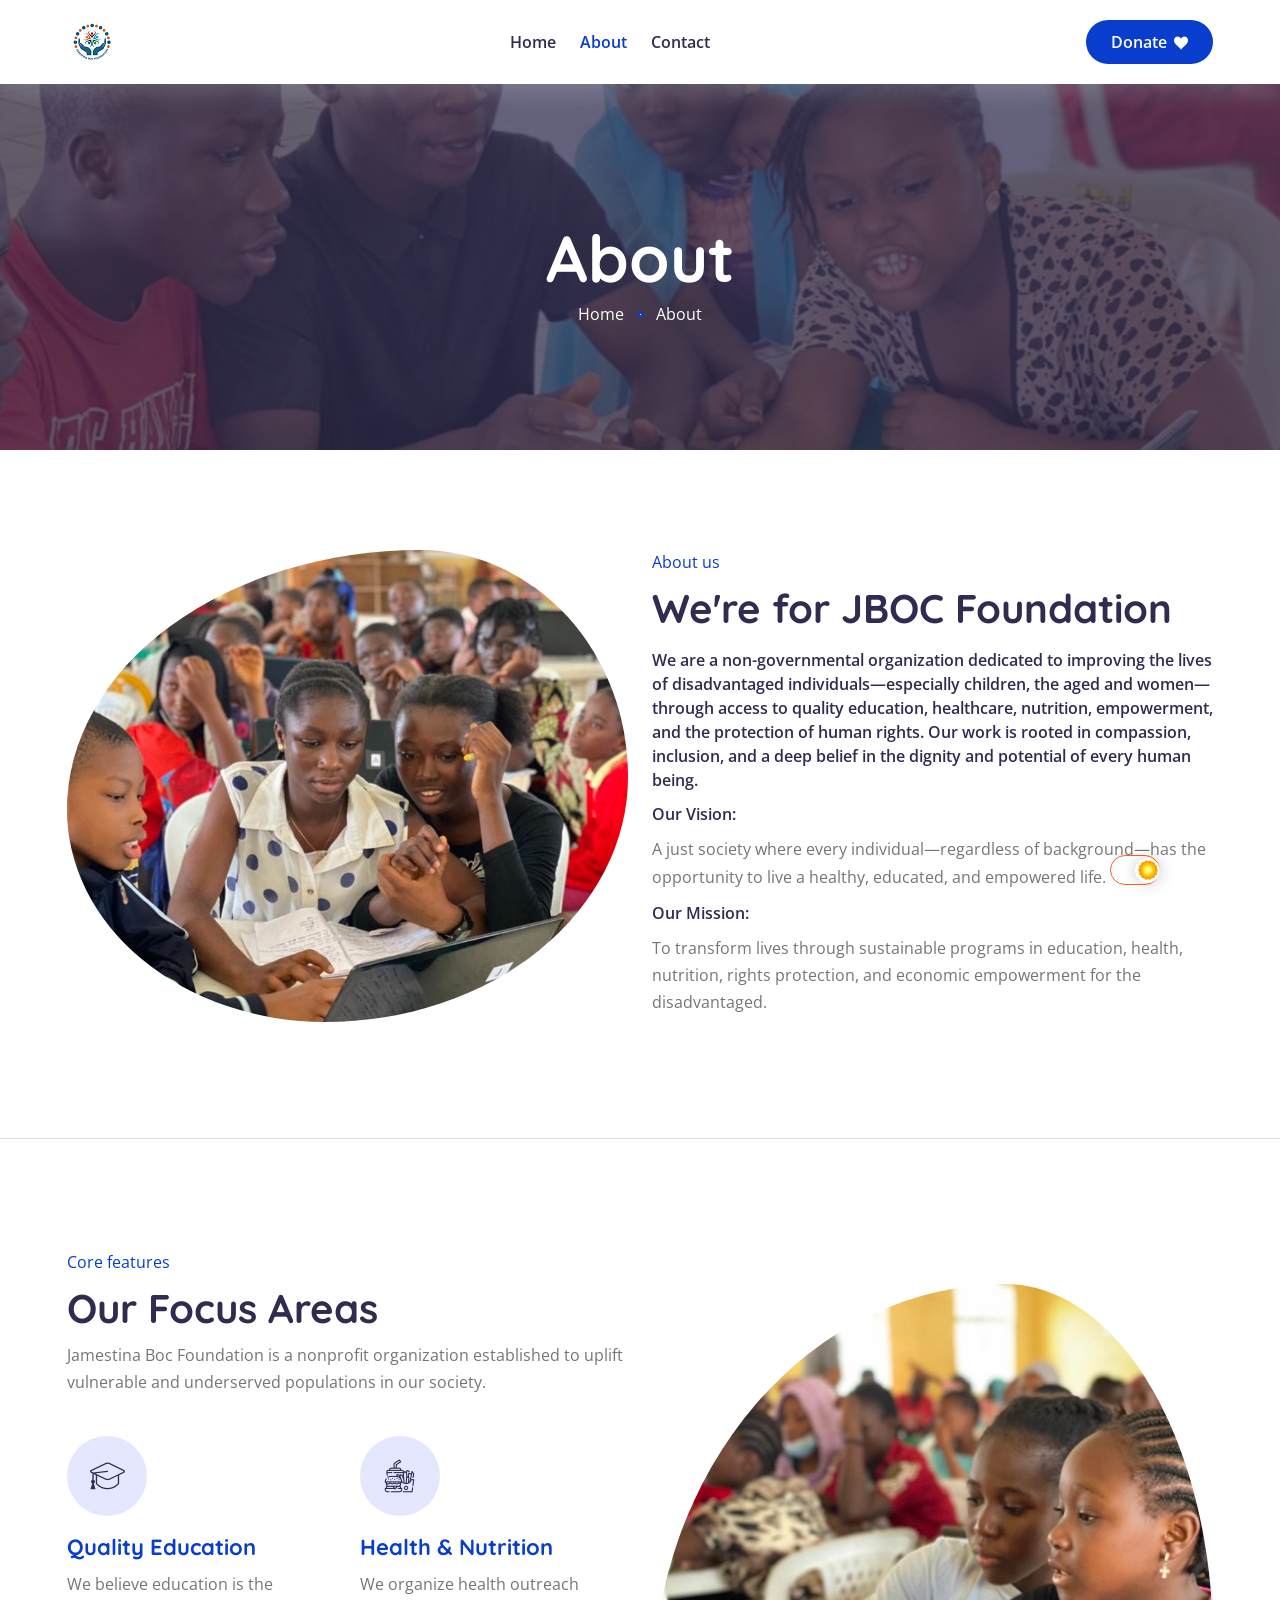
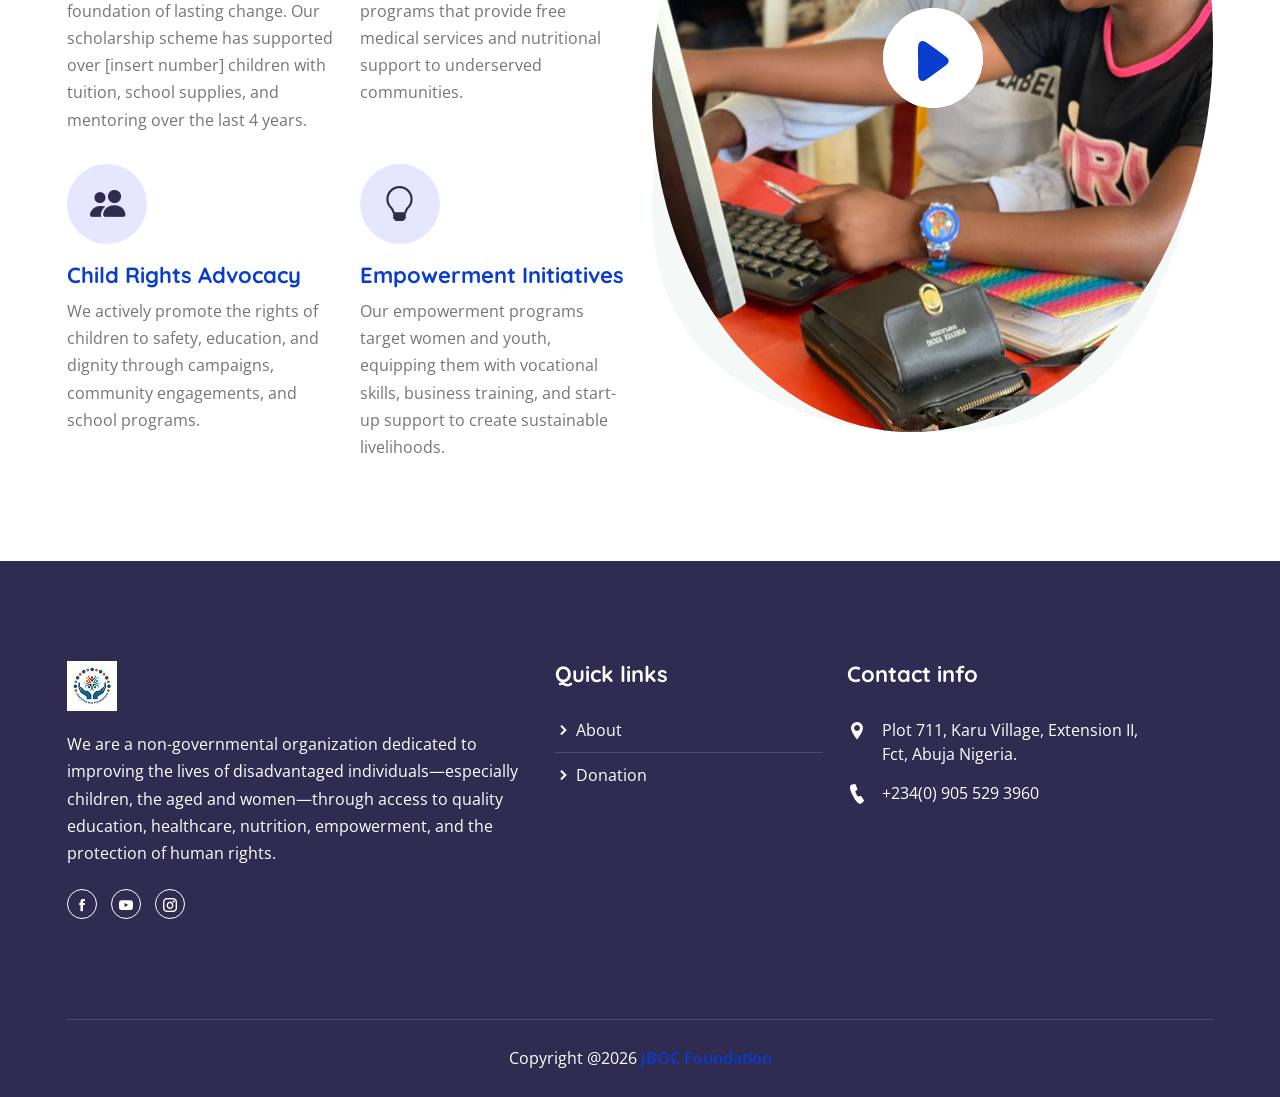
==== commit 11c620e0: "ready for first look" ====
--- a/about.html
+++ b/about.html
@@ -28,7 +28,7 @@
 
         <!--=== Title & Favicon ===-->
         <title>Findo - Fundraising & Charity HTML Template</title>
-        <link rel="icon" type="image/png" href="assets/img/favicon.png">
+        <link rel="icon" type="image/png" href="assets/img/logo.png">
     </head>
     <body>
         <!-- Preloader -->
--- a/assets/css/style.css
+++ b/assets/css/style.css
@@ -101,7 +101,7 @@
 
 .common-btn {
   color: #fff;
-  background-color: #ff6015;
+  background-color: #093dce;
   display: inline-block;
   padding: 12px 25px;
   border-radius: 30px;
@@ -122,7 +122,7 @@
 }
 .section-title .sub-title {
   display: inline-block;
-  color: #ff6015;
+  color: #093dce;
   margin-bottom: 10px;
 }
 .section-title h2 {
@@ -164,7 +164,7 @@
   font-size: 14px;
 }
 .header-area .left ul li a:hover {
-  color: #ff6015;
+  color: #093dce;
 }
 .header-area .right {
   text-align: right;
@@ -203,8 +203,8 @@
 }
 .header-area .right ul li a:hover {
   color: #fff;
-  background-color: #ff6015;
-  border: 1px solid #ff6015;
+  background-color: #093dce;
+  border: 1px solid #093dce;
 }
 .header-area .right .language {
   vertical-align: middle;
@@ -253,8 +253,8 @@
 }
 .header-area .right .header-search #search-btn:hover {
   color: #fff;
-  border: 1px solid #ff6015;
-  background-color: #ff6015;
+  border: 1px solid #093dce;
+  background-color: #093dce;
 }
 .header-area .right .header-search #close-btn {
   padding: 0;
@@ -268,7 +268,7 @@
   cursor: pointer;
 }
 .header-area .right .header-search #close-btn:hover {
-  color: #ff6015;
+  color: #093dce;
   transform: rotate(360deg);
 }
 .header-area .right .header-search #search-overlay {
@@ -317,7 +317,7 @@
   top: 0;
   right: 0;
   color: #fff;
-  background-color: #ff6015;
+  background-color: #093dce;
   transition: 0.5s all ease;
   height: 100%;
   padding: 0;
@@ -355,7 +355,7 @@
   margin-right: auto;
 }
 .main-nav nav .navbar-nav .nav-item:hover a {
-  color: #ff6015;
+  color: #093dce;
 }
 .main-nav nav .navbar-nav .nav-item a {
   text-transform: capitalize;
@@ -366,7 +366,7 @@
   transition: 0.5s all ease;
 }
 .main-nav nav .navbar-nav .nav-item a:hover, .main-nav nav .navbar-nav .nav-item a:focus, .main-nav nav .navbar-nav .nav-item a.active {
-  color: #ff6015;
+  color: #093dce;
 }
 .main-nav nav .navbar-nav .nav-item .dropdown-menu {
   padding: 0;
@@ -402,7 +402,7 @@
   visibility: hidden;
   transition: 0.5s all ease;
   animation: rotate360 1s infinite linear;
-  border: 2px solid #ff6015;
+  border: 2px solid #093dce;
 }
 .main-nav nav .navbar-nav .nav-item .dropdown-menu li a:hover, .main-nav nav .navbar-nav .nav-item .dropdown-menu li a:focus, .main-nav nav .navbar-nav .nav-item .dropdown-menu li a.active {
   padding-left: 30px;
@@ -437,7 +437,7 @@
 .side-nav a {
   display: inline-block;
   color: #fff;
-  background-color: #ff6015;
+  background-color: #093dce;
   border-radius: 30px;
   padding: 10px 25px;
   font-weight: 600;
@@ -575,7 +575,7 @@
   position: relative;
   font-size: 40px;
   text-align: center;
-  color: #ff6015;
+  color: #093dce;
 }
 .video-wrap .js-modal-btn i {
   line-height: 100px;
@@ -614,14 +614,14 @@
   color: #fff;
 }
 .video-wrap .js-modal-btn:hover:before {
-  background-color: #ff6015;
+  background-color: #093dce;
 }
 .video-wrap .js-modal-btn:hover:after {
-  background-color: #ff6015;
+  background-color: #093dce;
 }
 .video-wrap span {
   display: inline-block;
-  color: #ff6015;
+  color: #093dce;
   font-weight: 600;
   position: relative;
   top: -20px;
@@ -707,7 +707,7 @@
   color: #302c51;
 }
 .dream-item h3 a:hover {
-  color: #ff6015;
+  color: #093dce;
 }
 .dream-item p {
   margin-bottom: 20px;
@@ -718,7 +718,7 @@
   font-weight: 500;
 }
 .dream-item h4 span {
-  color: #ff6015;
+  color: #093dce;
   margin-right: 3px;
 }
 .dream-item .sub-span {
@@ -772,7 +772,7 @@
   margin-right: 15px;
 }
 .about-area .about-content .about-btn-area .about-btn:hover {
-  background-color: #ff6015;
+  background-color: #093dce;
 }
 
 /*-- Feature --*/
@@ -792,7 +792,7 @@
   transition: 0.5s all ease;
 }
 .feature-item.two {
-  background-color: #ff6015;
+  background-color: #093dce;
 }
 .feature-item.three {
   background-color: #302c51;
@@ -862,7 +862,7 @@
   color: #fff;
 }
 .donation-item:hover .top h3 a:hover {
-  color: #ff6015;
+  color: #093dce;
 }
 .donation-item:hover .top p {
   color: #fff;
@@ -904,7 +904,7 @@
 }
 .donation-item .top .tags {
   display: inline-block;
-  color: #ff6015;
+  color: #093dce;
   font-weight: 600;
   margin-bottom: 12px;
 }
@@ -919,7 +919,7 @@
   color: #302c51;
 }
 .donation-item .top h3 a:hover {
-  color: #ff6015;
+  color: #093dce;
 }
 .donation-item .top p {
   margin-bottom: 0;
@@ -949,7 +949,7 @@
 .donation-item .bottom .skill-bar {
   width: 100%;
   height: 8px;
-  background: #ff6015;
+  background: #093dce;
   display: block;
   position: relative;
   border-radius: 30px;
@@ -1022,7 +1022,7 @@
   transition: 0.5s all ease;
 }
 .donation-item .bottom h4 span {
-  color: #ff6015;
+  color: #093dce;
 }
 
 /*-- Work --*/
@@ -1121,7 +1121,7 @@
 .benefit-item h3 {
   font-size: 22px;
   margin-bottom: 10px;
-  color: #ff6015;
+  color: #093dce;
 }
 .benefit-item p {
   margin-bottom: 0;
@@ -1198,7 +1198,7 @@
   position: absolute;
   top: 0;
   left: 0;
-  color: #ff6015;
+  color: #093dce;
   margin-bottom: 0;
   font-size: 30px;
   background-color: #fff;
@@ -1222,7 +1222,7 @@
   color: #fff;
 }
 .event-item .inner h3 a:hover {
-  color: #ff6015;
+  color: #093dce;
 }
 .event-item .inner ul li {
   list-style-type: none;
@@ -1236,7 +1236,7 @@
 }
 .event-item .inner ul li i {
   display: inline-block;
-  color: #ff6015;
+  color: #093dce;
   margin-right: 3px;
   font-size: 16px;
 }
@@ -1258,7 +1258,7 @@
   position: absolute;
   top: 0;
   left: 0;
-  color: #ff6015;
+  color: #093dce;
   margin-bottom: 0;
   font-size: 30px;
   background-color: #fff;
@@ -1281,7 +1281,7 @@
   color: #fff;
 }
 .event-item-right h3 a:hover {
-  color: #ff6015;
+  color: #093dce;
 }
 .event-item-right ul li {
   list-style-type: none;
@@ -1295,7 +1295,7 @@
 }
 .event-item-right ul li i {
   display: inline-block;
-  color: #ff6015;
+  color: #093dce;
   margin-right: 3px;
   font-size: 16px;
 }
@@ -1396,7 +1396,7 @@
   margin-right: 0;
 }
 .blog-item .bottom ul li i {
-  color: #ff6015;
+  color: #093dce;
   display: inline-block;
   margin-right: 3px;
   position: relative;
@@ -1410,7 +1410,7 @@
   color: #757575;
 }
 .blog-item .bottom ul li a:hover {
-  color: #ff6015;
+  color: #093dce;
 }
 .blog-item .bottom h3 {
   font-size: 22px;
@@ -1421,7 +1421,7 @@
   color: #302c51;
 }
 .blog-item .bottom h3 a:hover {
-  color: #ff6015;
+  color: #093dce;
 }
 .blog-item .bottom p {
   margin-bottom: 12px;
@@ -1429,7 +1429,7 @@
 .blog-item .bottom .blog-btn {
   display: inline-block;
   font-weight: 600;
-  color: #ff6015;
+  color: #093dce;
 }
 .blog-item .bottom .blog-btn:hover {
   color: #302c51;
@@ -1452,7 +1452,7 @@
 }
 .footer-area .copyright-area p a {
   display: inline-block;
-  color: #ff6015;
+  color: #093dce;
   font-weight: 600;
 }
 .footer-area .copyright-area p a:hover {
@@ -1497,7 +1497,7 @@
   line-height: 30px;
 }
 .footer-item .footer-logo ul li a:hover {
-  color: #ff6015;
+  color: #093dce;
   background-color: #fff;
 }
 .footer-item .footer-causes .cause-inner {
@@ -1539,7 +1539,7 @@
   color: #fff;
 }
 .footer-item .footer-causes .cause-inner ul li h3 a:hover {
-  color: #ff6015;
+  color: #093dce;
 }
 .footer-item .footer-links ul li {
   list-style-type: none;
@@ -1558,7 +1558,7 @@
   color: #fff;
 }
 .footer-item .footer-links ul li a:hover {
-  color: #ff6015;
+  color: #093dce;
 }
 .footer-item .footer-links ul li a i {
   display: inline-block;
@@ -1597,7 +1597,7 @@
   color: #fff;
 }
 .footer-item .footer-contact .contact-inner ul li a:hover {
-  color: #ff6015;
+  color: #093dce;
 }
 
 /*----- Home Demo Two CSS -----*/
@@ -1649,7 +1649,7 @@
   height: 100%;
   top: 0;
   left: 0;
-  background-color: #ff6015;
+  background-color: #093dce;
   opacity: 0.8;
   animation: border-transform-default 10s linear infinite alternate forwards;
   z-index: -1;
@@ -1673,7 +1673,7 @@
   height: 50px;
   border-radius: 5px !important;
   color: #fff !important;
-  background-color: #ff6015 !important;
+  background-color: #093dce !important;
   font-size: 30px !important;
   transition: 0.5s all ease;
   opacity: 0;
@@ -1693,7 +1693,7 @@
   height: 50px;
   border-radius: 5px !important;
   color: #fff !important;
-  background-color: #ff6015 !important;
+  background-color: #093dce !important;
   font-size: 30px !important;
   transition: 0.5s all ease;
   opacity: 0;
@@ -1751,13 +1751,13 @@
   color: #fff;
 }
 .about-area.two .about-img .video-wrap .js-modal-btn:before {
-  background-color: #ff6015;
+  background-color: #093dce;
 }
 .about-area.two .about-img .video-wrap .js-modal-btn:after {
-  background-color: #ff6015;
+  background-color: #093dce;
 }
 .about-area.two .about-img .video-wrap .js-modal-btn:hover {
-  color: #ff6015;
+  color: #093dce;
 }
 .about-area.two .about-img .video-wrap .js-modal-btn:hover:before {
   background-color: #fff;
@@ -1870,7 +1870,7 @@
 }
 .team-item .bottom span {
   display: block;
-  color: #ff6015;
+  color: #093dce;
 }
 
 /*----- Home Demo Three CSS -----*/
@@ -1943,7 +1943,7 @@
 }
 .counter-item i {
   display: inline-block;
-  color: #ff6015;
+  color: #093dce;
   font-size: 45px;
   line-height: 45px;
   margin-bottom: 10px;
@@ -2014,7 +2014,7 @@
   font-size: 18px;
 }
 .testimonial-area .testimonial-content ul li i.checked {
-  color: #ff6015;
+  color: #093dce;
 }
 .testimonial-area .testimonial-content p {
   margin-bottom: 0;
@@ -2038,7 +2038,7 @@
   background: #bab9c4;
 }
 .testimonial-area .owl-theme .owl-dots .owl-dot.active span {
-  background: #ff6015;
+  background: #093dce;
 }
 
 /*-- Blog --*/
@@ -2151,7 +2151,7 @@
   background-color: #fff;
   transition: 0.5s all ease;
   animation: rotate360 1s infinite linear;
-  border: 2px solid #ff6015;
+  border: 2px solid #093dce;
 }
 .page-title-area .title-item ul li:last-child:before {
   display: none;
@@ -2161,7 +2161,7 @@
   color: #fff;
 }
 .page-title-area .title-item ul li a:hover {
-  color: #ff6015;
+  color: #093dce;
 }
 .page-title-area .title-item ul li span {
   display: inline-block;
@@ -2183,7 +2183,7 @@
 }
 .pagination-area ul li a {
   display: block;
-  color: #ff6015;
+  color: #093dce;
   background-color: #fff;
   box-shadow: 0px 0px 20px 0px rgba(221, 221, 221, 0.5490196078);
   padding: 5px 15px;
@@ -2191,7 +2191,7 @@
 }
 .pagination-area ul li a:hover, .pagination-area ul li a.active {
   color: #fff;
-  background-color: #ff6015;
+  background-color: #093dce;
 }
 
 /*----- Donation Details CSS -----*/
@@ -2233,7 +2233,7 @@
   line-height: 70px;
   text-align: center;
   background-color: #fff;
-  color: #ff6015;
+  color: #093dce;
   box-shadow: 0px 0px 20px 0px rgba(221, 221, 221, 0.5490196078);
   font-size: 30px;
   border-radius: 50%;
@@ -2259,8 +2259,8 @@
   width: 30px;
   height: 30px;
   text-align: center;
-  color: #ff6015;
-  border: 1px solid #ff6015;
+  color: #093dce;
+  border: 1px solid #093dce;
   border-radius: 50%;
   font-size: 15px;
 }
@@ -2269,7 +2269,7 @@
 }
 .donation-details-area .details-item .details-share .left ul li a:hover {
   color: #fff;
-  background-color: #ff6015;
+  background-color: #093dce;
 }
 .donation-details-area .details-item .details-share .right {
   text-align: right;
@@ -2283,7 +2283,7 @@
 .donation-details-area .details-item .details-share .right ul li:before {
   position: absolute;
   content: ",";
-  color: #ff6015;
+  color: #093dce;
   top: -5px;
   right: -7px;
   font-size: 20px;
@@ -2303,7 +2303,7 @@
 }
 .donation-details-area .details-item .details-share .right ul li a {
   display: inline-block;
-  color: #ff6015;
+  color: #093dce;
 }
 .donation-details-area .details-item .details-share .right ul li a:hover {
   color: #302c51;
@@ -2332,7 +2332,7 @@
   position: absolute;
   top: 10px;
   left: 15px;
-  color: #ff6015;
+  color: #093dce;
   font-size: 20px;
 }
 .donation-details-area .details-item .details-payment .form-input-area .form-group .form-control {
@@ -2383,7 +2383,7 @@
   top: 10px;
   right: 15px;
   font-size: 20px;
-  color: #ff6015;
+  color: #093dce;
   transition: 0.5s all ease;
 }
 .widget-area .search .btn:hover {
@@ -2420,7 +2420,7 @@
   color: #302c51;
 }
 .widget-area .post .post-inner ul li h4 a:hover {
-  color: #ff6015;
+  color: #093dce;
 }
 .widget-area .post .post-inner ul li p {
   margin-bottom: 0;
@@ -2431,7 +2431,7 @@
   color: #757575;
 }
 .widget-area .post .post-inner ul li p a:hover {
-  color: #ff6015;
+  color: #093dce;
 }
 .widget-area .common-right-content ul li {
   list-style-type: none;
@@ -2454,7 +2454,7 @@
   width: 8px;
   height: 8px;
   border-radius: 50%;
-  background-color: #ff6015;
+  background-color: #093dce;
 }
 .widget-area .common-right-content ul li:last-child {
   border-bottom: 0;
@@ -2466,7 +2466,7 @@
   color: #302c51;
 }
 .widget-area .common-right-content ul li a:hover {
-  color: #ff6015;
+  color: #093dce;
 }
 .widget-area .instagram .instagram-item {
   position: relative;
@@ -2551,7 +2551,7 @@
   border-radius: 50%;
   top: 8px;
   left: 0;
-  background-color: #ff6015;
+  background-color: #093dce;
 }
 .event-details-area .details-item .details-img ul li:last-child {
   margin-bottom: 0;
@@ -2576,7 +2576,7 @@
   color: #757575;
 }
 .widget-area .information ul li a:hover {
-  color: #ff6015;
+  color: #093dce;
 }
 
 /*----- Blog Details CSS -----*/
@@ -2603,7 +2603,7 @@
 .blog-details-area .details-item .details-img ul li i {
   display: inline-block;
   font-size: 16px;
-  color: #ff6015;
+  color: #093dce;
   margin-right: 3px;
   position: relative;
   top: -1px;
@@ -2613,7 +2613,7 @@
   color: #757575;
 }
 .blog-details-area .details-item .details-img ul li a:hover {
-  color: #ff6015;
+  color: #093dce;
 }
 .blog-details-area .details-item .details-img p {
   margin-bottom: 10px;
@@ -2648,7 +2648,7 @@
   line-height: 70px;
   text-align: center;
   background-color: #fff;
-  color: #ff6015;
+  color: #093dce;
   box-shadow: 0px 0px 20px 0px rgba(221, 221, 221, 0.5490196078);
   font-size: 30px;
   border-radius: 50%;
@@ -2681,8 +2681,8 @@
   width: 30px;
   height: 30px;
   text-align: center;
-  color: #ff6015;
-  border: 1px solid #ff6015;
+  color: #093dce;
+  border: 1px solid #093dce;
   border-radius: 50%;
   font-size: 15px;
 }
@@ -2691,7 +2691,7 @@
 }
 .blog-details-area .details-item .details-share .left ul li a:hover {
   color: #fff;
-  background-color: #ff6015;
+  background-color: #093dce;
 }
 .blog-details-area .details-item .details-share .right {
   text-align: right;
@@ -2705,7 +2705,7 @@
 .blog-details-area .details-item .details-share .right ul li:before {
   position: absolute;
   content: ",";
-  color: #ff6015;
+  color: #093dce;
   top: -5px;
   right: -7px;
   font-size: 20px;
@@ -2725,7 +2725,7 @@
 }
 .blog-details-area .details-item .details-share .right ul li a {
   display: inline-block;
-  color: #ff6015;
+  color: #093dce;
 }
 .blog-details-area .details-item .details-share .right ul li a:hover {
   color: #302c51;
@@ -2768,7 +2768,7 @@
 }
 .blog-details-area .details-item .details-comment ul li a {
   display: inline-block;
-  color: #ff6015;
+  color: #093dce;
   font-weight: 600;
   position: absolute;
   top: 0;
@@ -2795,7 +2795,7 @@
   position: absolute;
   top: 10px;
   left: 15px;
-  color: #ff6015;
+  color: #093dce;
   font-size: 20px;
 }
 .blog-details-area .details-item .details-post .form-group .form-control {
@@ -2849,7 +2849,7 @@
   width: 30px;
   height: 30px;
   text-align: center;
-  color: #ff6015;
+  color: #093dce;
   background-color: #fff;
   box-shadow: 0px 0px 20px 0px rgba(221, 221, 221, 0.5490196078);
   border-radius: 50%;
@@ -2860,7 +2860,7 @@
 }
 .widget-area .admin ul li a:hover {
   color: #fff;
-  background-color: #ff6015;
+  background-color: #093dce;
 }
 
 /*----- Contact CSS -----*/
@@ -2875,13 +2875,13 @@
 }
 .contact-info-area .contact-info i {
   display: inline-block;
-  color: #ff6015;
+  color: #093dce;
   font-size: 22px;
   margin-bottom: 10px;
 }
 .contact-info-area .contact-info span {
   display: block;
-  color: #ff6015;
+  color: #093dce;
   font-weight: 600;
   font-size: 22px;
   margin-bottom: 5px;
@@ -2891,7 +2891,7 @@
   color: #302c51;
 }
 .contact-info-area .contact-info a:hover {
-  color: #ff6015;
+  color: #093dce;
 }
 
 .contact-area #contactForm {
@@ -2921,10 +2921,10 @@
   left: 12px;
   display: inline-block;
   font-size: 17px;
-  color: #ff6015;
+  color: #093dce;
 }
 .contact-area #contactForm .form-group label a {
-  color: #ff6015;
+  color: #093dce;
   transition: 0.5s all ease;
 }
 .contact-area #contactForm .form-group label a:hover {
@@ -3016,8 +3016,8 @@
   font-size: 25px;
   margin-bottom: 0;
   background-color: #fafafa;
-  border-left: 2px solid #ff6015;
-  border-right: 2px solid #ff6015;
+  border-left: 2px solid #093dce;
+  border-right: 2px solid #093dce;
   padding-top: 15px;
   padding-bottom: 17px;
 }
@@ -3032,7 +3032,7 @@
   transition: 0.5s all ease;
 }
 .user-form-area .user-content .user-content-inner .form-group .form-control:focus {
-  border: 1px solid #ff6015;
+  border: 1px solid #093dce;
   box-shadow: none;
 }
 .user-form-area .user-content .user-content-inner .common-btn {
@@ -3052,7 +3052,7 @@
   font-weight: 600;
 }
 .user-form-area .user-content .user-content-inner .bottom p a:hover {
-  color: #ff6015;
+  color: #093dce;
 }
 .user-form-area .user-content .user-content-inner .bottom h4 {
   font-weight: 400;
@@ -3067,7 +3067,7 @@
   height: 1px;
   top: 10px;
   left: 0;
-  background-color: #ff6015;
+  background-color: #093dce;
 }
 .user-form-area .user-content .user-content-inner .bottom h4:after {
   position: absolute;
@@ -3076,7 +3076,7 @@
   height: 1px;
   top: 10px;
   right: 0;
-  background-color: #ff6015;
+  background-color: #093dce;
 }
 .user-form-area .user-content .user-content-inner .bottom ul {
   margin: 0;
@@ -3163,7 +3163,7 @@
 }
 .faq-area .accordion li a.active {
   color: #fff;
-  background-color: #ff6015;
+  background-color: #093dce;
 }
 .faq-area .accordion li a.active i {
   color: #fff;
@@ -3225,7 +3225,7 @@
 .coming-soon-area .soon-item h1 {
   font-size: 100px;
   font-weight: 900;
-  color: #ff6015;
+  color: #093dce;
   margin-bottom: 15px;
 }
 .coming-soon-area .soon-item span {
@@ -3298,7 +3298,7 @@
   width: 7px;
   height: 7px;
   border-radius: 50%;
-  background-color: #ff6015;
+  background-color: #093dce;
 }
 .rules-area .rules-item p {
   margin-bottom: 30px;
@@ -3314,7 +3314,7 @@
   bottom: 15px;
   right: 0;
   color: #ffffff;
-  background-color: #ff6015;
+  background-color: #093dce;
   z-index: 4;
   width: 45px;
   text-align: center;
@@ -3323,7 +3323,7 @@
   visibility: hidden;
   transition: 0.9s;
   border-radius: 50%;
-  border: 1px solid #ff6015;
+  border: 1px solid #093dce;
 }
 .go-top i {
   position: absolute;
@@ -3372,44 +3372,16 @@
   height: 100%;
   z-index: 99999999;
   background: #fff;
-}
-
-.pre-box-one {
-  text-align: center;
-  width: 80px;
-  height: 80px;
-  margin-left: auto;
-  margin-right: auto;
-  overflow: hidden;
   display: flex;
   justify-content: center;
   align-items: center;
-  position: relative;
-}
-.pre-box-one:before {
-  position: absolute;
-  content: "";
-  width: 100%;
-  height: 100%;
-  background: #ff6015;
-  animation: pre-rotate 3s infinite alternate;
-}
-.pre-box-one:after {
-  position: absolute;
-  width: 90%;
-  height: 90%;
-  background: #fff;
-  content: "";
-}
-
-.pre-box-two {
-  height: 50%;
-  width: 50%;
-  background: #ff6015;
-  position: relative;
-  z-index: 10;
-  animation: 3s pre-rotate infinite alternate;
-}
+}
+
+.loader img {
+  width: 120px; /* Adjust size as needed */
+  height: auto;
+}
+
 
 @keyframes pre-rotate {
   0% {
--- a/assets/css/responsive.css
+++ b/assets/css/responsive.css
@@ -883,7 +883,7 @@
     top: -10px;
   }
   .mobile-nav.mean-container .mean-nav ul li a.active {
-    color: #ff6015;
+    color: #093dce;
   }
   .navbar-nav {
     height: 375px;
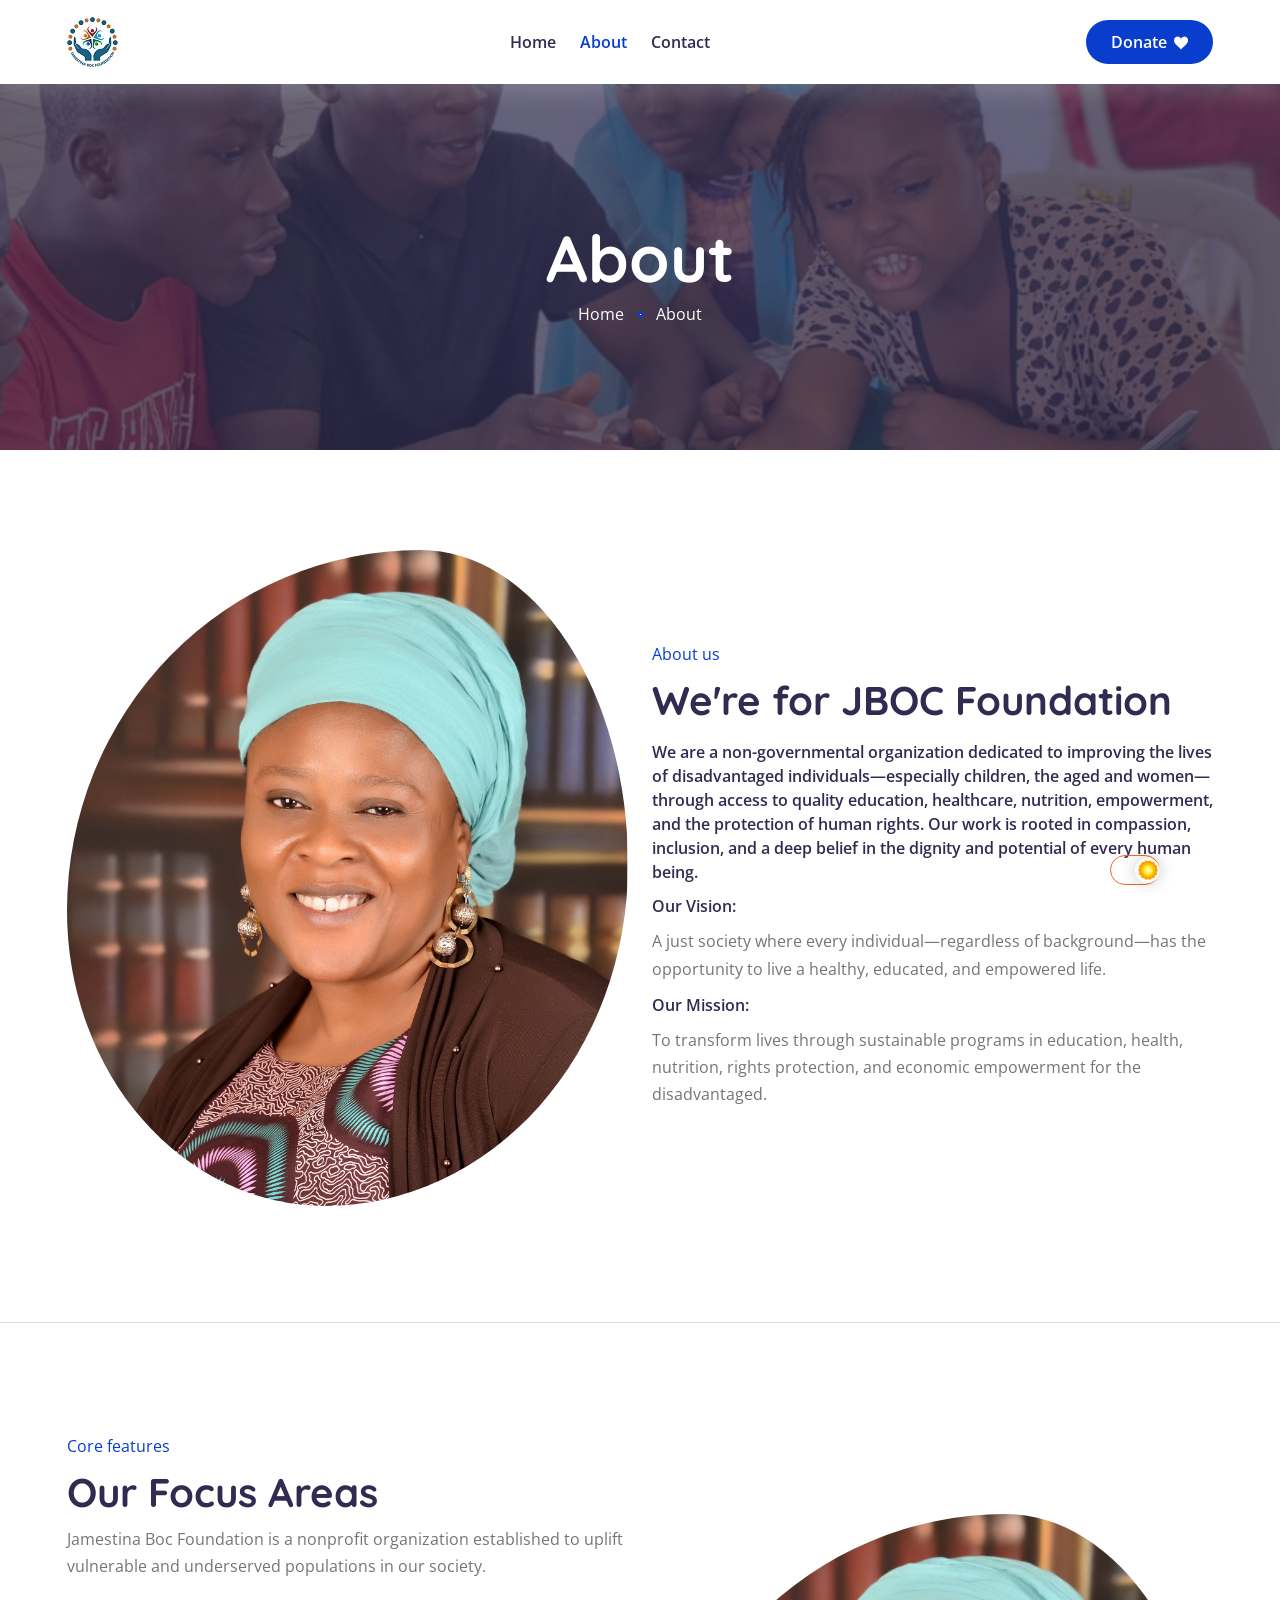
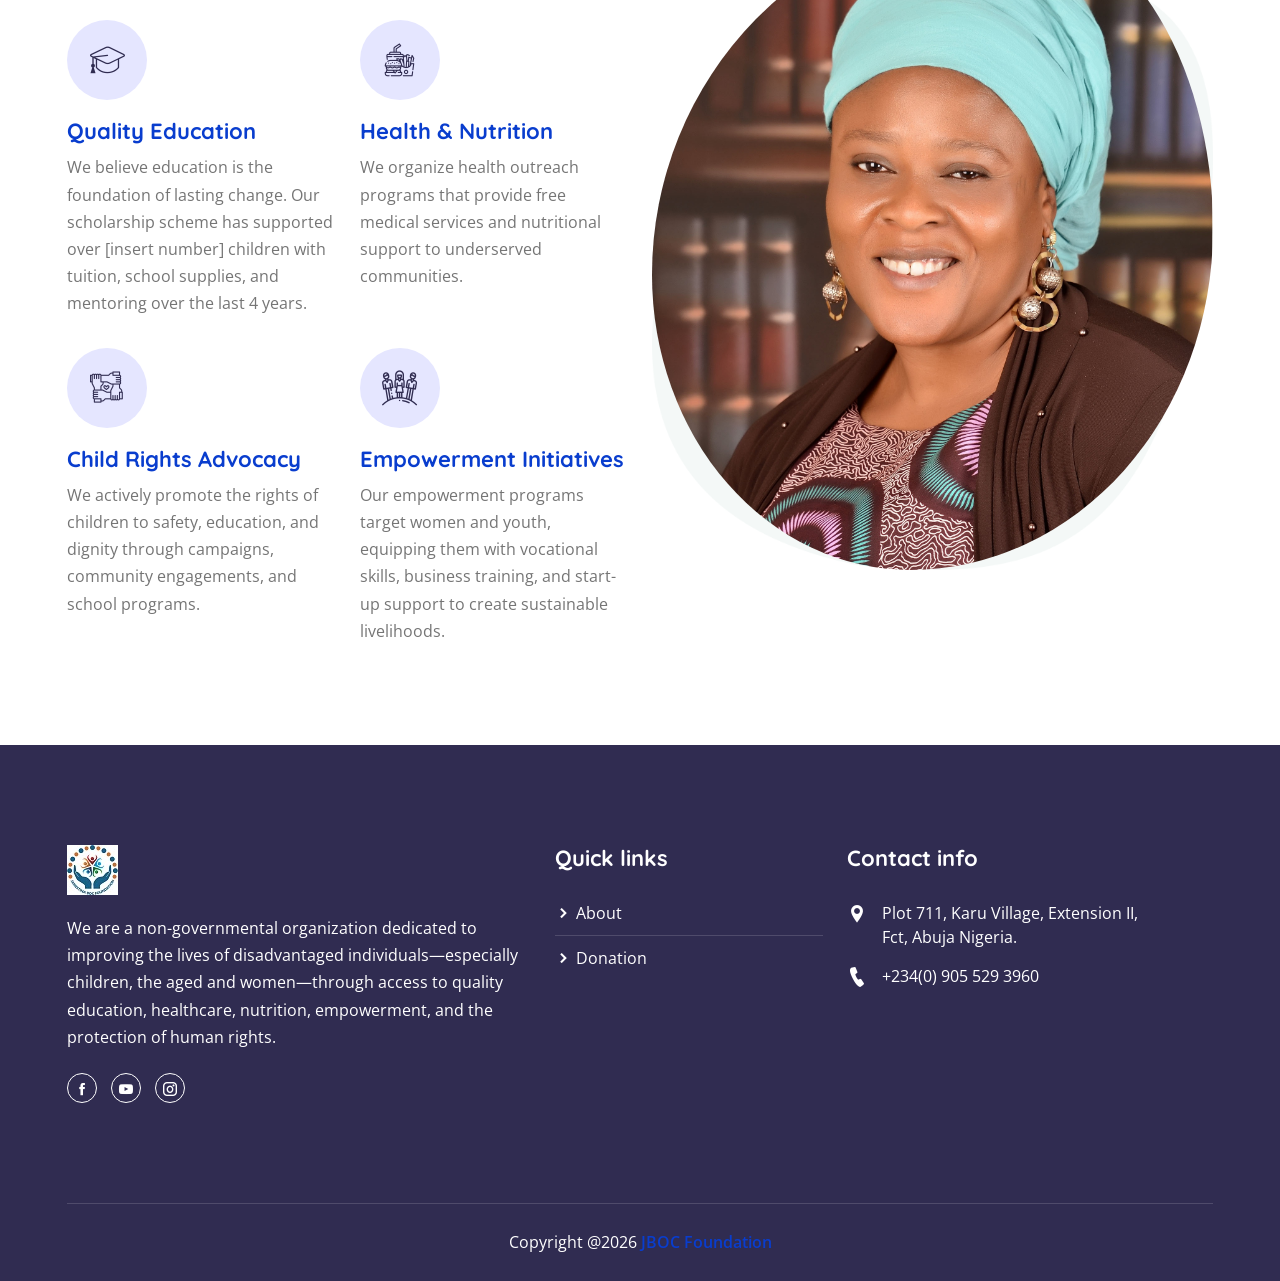
==== commit 79d61a3d: "worked on the home page" ====
--- a/about.html
+++ b/about.html
@@ -116,7 +116,7 @@
 
                     <div class="col-lg-6">
                         <div class="about-img">
-                            <img src="assets/img/about/about-main1.jpg" alt="About">
+                            <img src="assets/img/work/work1.jpg" alt="About">
                         </div>
                     </div>
 
@@ -261,7 +261,7 @@
                             </div>
                             <div class="col-sm-6">
                                 <div class="benefit-item three">
-                                    <i class="bi bi-people-fill"></i> <!-- Child Rights -->
+                                    <i class="flaticon-helping-hand"></i> <!-- Child Rights -->
                                     <h3>Child Rights Advocacy</h3>
                                     <p>We actively promote the rights of children to safety, education, and dignity through campaigns, community engagements, and school programs.
                                     </div>
@@ -269,7 +269,7 @@
                             
                             <div class="col-sm-6">
                                 <div class="benefit-item four">
-                                    <i class="bi bi-lightbulb"></i> <!-- Empowerment -->
+                                    <i class="flaticon-solidarity"></i> <!-- Empowerment -->
                                     <h3>Empowerment Initiatives</h3>
                                     <p>Our empowerment programs target women and youth, equipping them with vocational skills, business training, and start-up support to create sustainable livelihoods.
                                     </div>
@@ -280,13 +280,10 @@
 
                     <div class="col-lg-6">
                         <div class="benefit-img">
-                            <img src="assets/img/benefit-main1.jpg" alt="Benefit">
+                            <img src="assets/img/work/work1.jpg" alt="Benefit">
                             <img src="assets/img/benefit-shape1.png" alt="Benefit">
-                            <div class="video-wrap">
-                                <button class="js-modal-btn" data-video-id="Sy4Av6RccNY">
-                                    <i class="icofont-ui-play"></i>
-                                </button>
-                            </div>
+                           
+                            
                         </div>
                     </div>
 
--- a/assets/css/style.css
+++ b/assets/css/style.css
@@ -466,7 +466,7 @@
 /*-- Banner --*/
 .banner-area {
   height: 800px;
-  background-image: url("../img/banner/banner-bg1.jpg");
+  background-image: url("../img/banner/banner-home.jpg");
   background-size: cover;
   background-position: center center;
   background-repeat: no-repeat;
